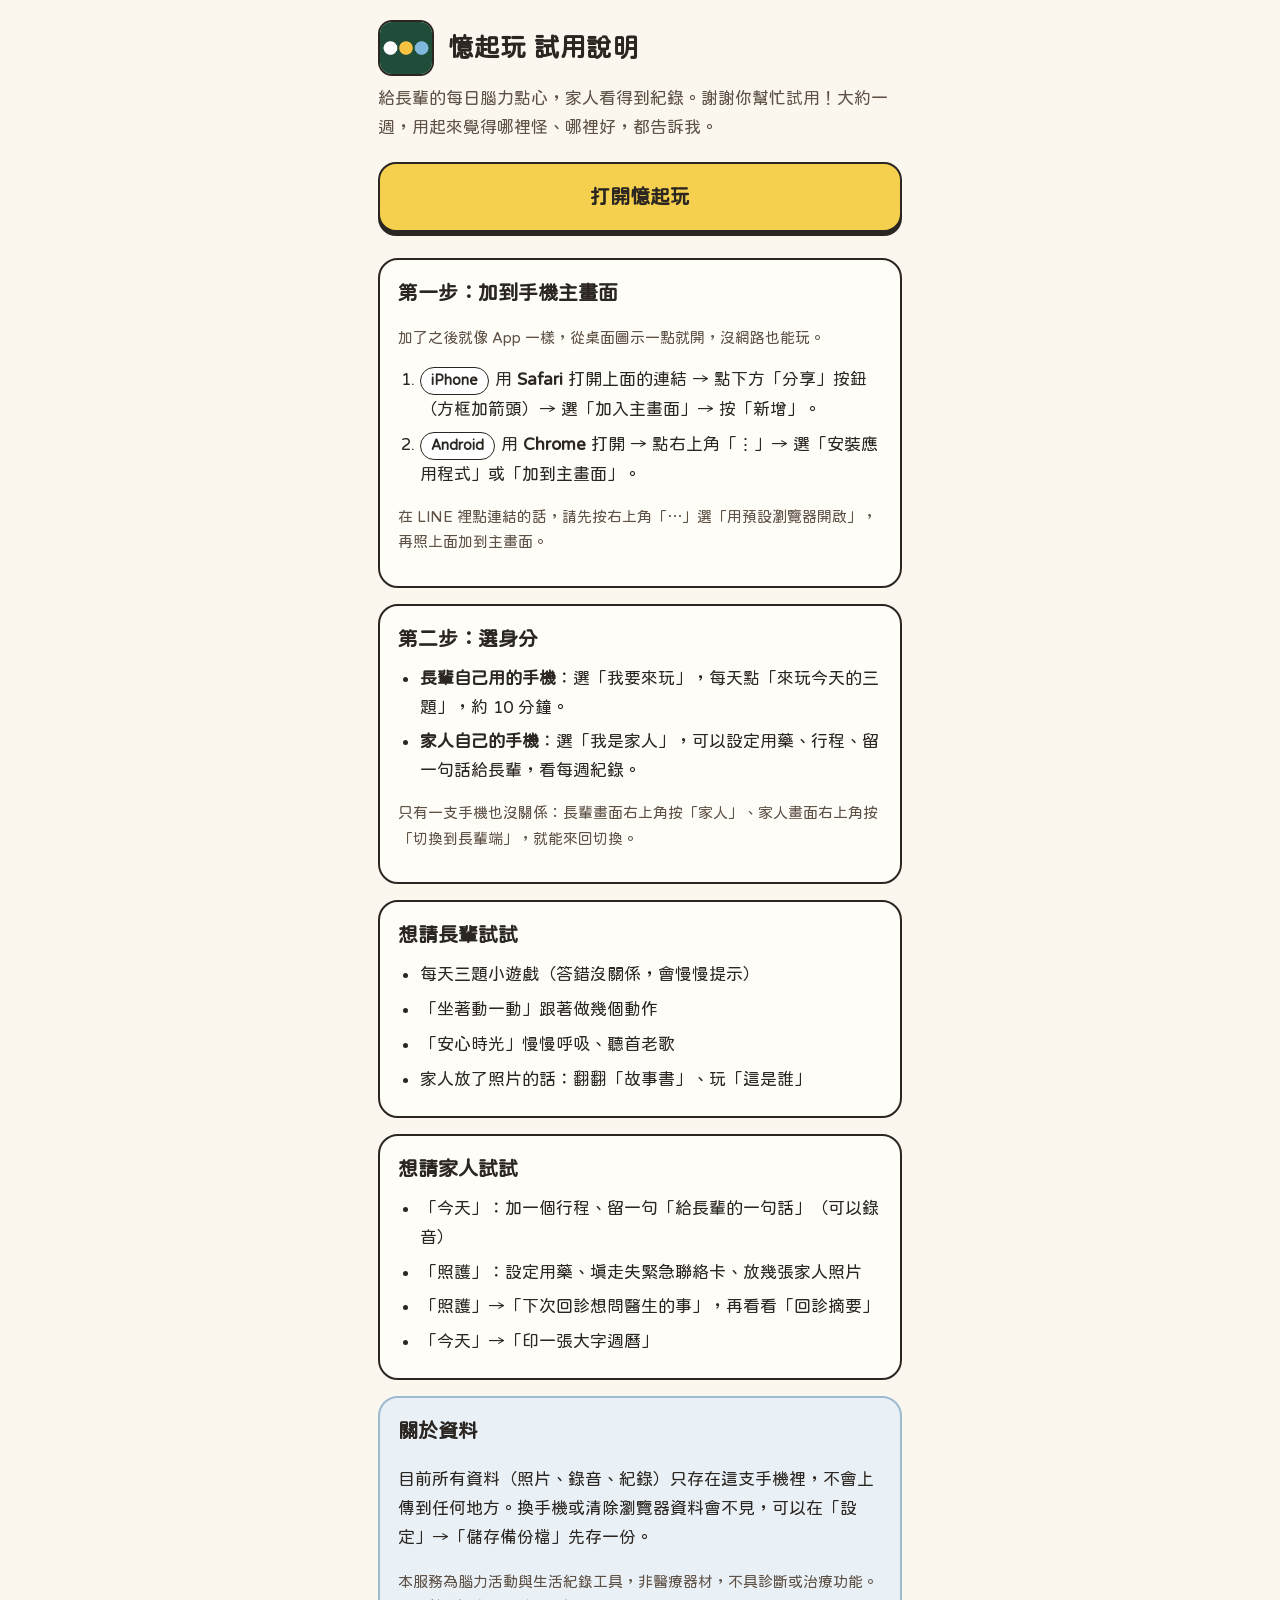
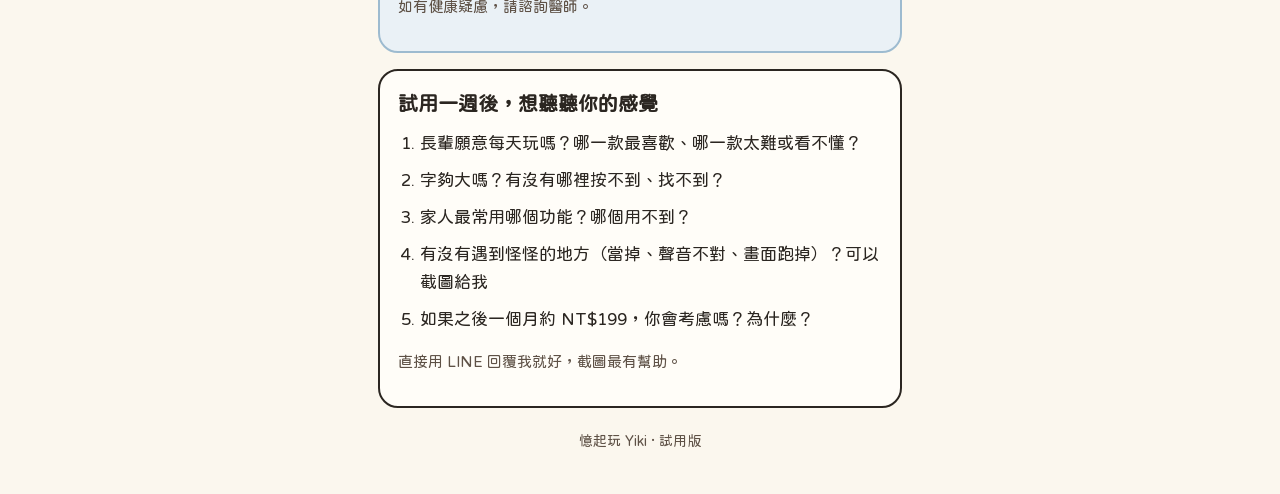
==== guide.html @ 189642da "憶起玩 Yiki v2.39.0 試用版 Co-Authored-By: Claude Opus 5.5 <noreply@anthropic.com> Claude-Session: https:/" ====
<!DOCTYPE html>
<html lang="zh-Hant-TW">
<head>
<meta charset="utf-8">
<meta name="viewport" content="width=device-width, initial-scale=1, viewport-fit=cover">
<title>憶起玩 試用說明</title>
<meta name="theme-color" content="#FBF7EE">
<link rel="icon" href="icons/icon-192.png">
<link rel="stylesheet" href="fonts/zh-TW.css">
<style>
:root{--ink:#2B2621;--ink2:#5E5146;--line:#D9CFC0;--paper:#FBF7EE;--card:#FFFDF8;--sun:#F5D04E;--sky:#EAF1F6;--coral:#B03C28}
*{box-sizing:border-box}
html{-webkit-text-size-adjust:100%}
body{margin:0;background:var(--paper);color:var(--ink);font-family:Huninn,"PingFang TC","Noto Sans TC",sans-serif;line-height:1.7;font-size:17px}
main{max-width:560px;margin:0 auto;padding:calc(20px + env(safe-area-inset-top)) 18px calc(40px + env(safe-area-inset-bottom))}
header{display:flex;align-items:center;gap:14px;margin-bottom:8px}
header img{width:56px;height:56px;border-radius:14px;border:2px solid var(--ink)}
h1{font-size:26px;line-height:1.3;margin:0}
.sub{color:var(--ink2);margin:4px 0 20px}
.go{display:block;text-align:center;background:var(--sun);color:var(--ink);font-weight:700;font-size:20px;text-decoration:none;padding:16px;border:2px solid var(--ink);border-radius:18px;box-shadow:0 4px 0 var(--ink);margin:6px 0 26px}
.go:active{transform:translateY(3px);box-shadow:0 1px 0 var(--ink)}
section{background:var(--card);border:2px solid var(--ink);border-radius:20px;padding:16px 18px;margin:0 0 16px}
h2{font-size:20px;margin:0 0 8px}
ol,ul{margin:6px 0 0;padding-left:22px}
li{margin:6px 0}
.tag{display:inline-block;font-size:14px;font-weight:700;padding:1px 10px;border-radius:999px;border:1.5px solid var(--ink);margin-right:6px;background:#fff}
.note{background:var(--sky);border-color:#9DBBD0}
.small{font-size:15px;color:var(--ink2)}
.ask li{margin:8px 0}
footer{text-align:center;font-size:14px;color:var(--ink2);margin-top:22px}
</style>
</head>
<body>
<main>
  <header><img src="icons/icon-192.png" alt=""><div><h1>憶起玩 試用說明</h1></div></header>
  <p class="sub">給長輩的每日腦力點心，家人看得到紀錄。謝謝你幫忙試用！大約一週，用起來覺得哪裡怪、哪裡好，都告訴我。</p>

  <a class="go" href="./">打開憶起玩</a>

  <section>
    <h2>第一步：加到手機主畫面</h2>
    <p class="small">加了之後就像 App 一樣，從桌面圖示一點就開，沒網路也能玩。</p>
    <ol>
      <li><span class="tag">iPhone</span>用 <b>Safari</b> 打開上面的連結 → 點下方「分享」按鈕（方框加箭頭）→ 選「加入主畫面」→ 按「新增」。</li>
      <li><span class="tag">Android</span>用 <b>Chrome</b> 打開 → 點右上角「⋮」→ 選「安裝應用程式」或「加到主畫面」。</li>
    </ol>
    <p class="small">在 LINE 裡點連結的話，請先按右上角「⋯」選「用預設瀏覽器開啟」，再照上面加到主畫面。</p>
  </section>

  <section>
    <h2>第二步：選身分</h2>
    <ul>
      <li><b>長輩自己用的手機</b>：選「我要來玩」，每天點「來玩今天的三題」，約 10 分鐘。</li>
      <li><b>家人自己的手機</b>：選「我是家人」，可以設定用藥、行程、留一句話給長輩，看每週紀錄。</li>
    </ul>
    <p class="small">只有一支手機也沒關係：長輩畫面右上角按「家人」、家人畫面右上角按「切換到長輩端」，就能來回切換。</p>
  </section>

  <section>
    <h2>想請長輩試試</h2>
    <ul>
      <li>每天三題小遊戲（答錯沒關係，會慢慢提示）</li>
      <li>「坐著動一動」跟著做幾個動作</li>
      <li>「安心時光」慢慢呼吸、聽首老歌</li>
      <li>家人放了照片的話：翻翻「故事書」、玩「這是誰」</li>
    </ul>
  </section>

  <section>
    <h2>想請家人試試</h2>
    <ul>
      <li>「今天」：加一個行程、留一句「給長輩的一句話」（可以錄音）</li>
      <li>「照護」：設定用藥、填走失緊急聯絡卡、放幾張家人照片</li>
      <li>「照護」→「下次回診想問醫生的事」，再看看「回診摘要」</li>
      <li>「今天」→「印一張大字週曆」</li>
    </ul>
  </section>

  <section class="note">
    <h2>關於資料</h2>
    <p>目前所有資料（照片、錄音、紀錄）只存在這支手機裡，不會上傳到任何地方。換手機或清除瀏覽器資料會不見，可以在「設定」→「儲存備份檔」先存一份。</p>
    <p class="small">本服務為腦力活動與生活紀錄工具，非醫療器材，不具診斷或治療功能。如有健康疑慮，請諮詢醫師。</p>
  </section>

  <section>
    <h2>試用一週後，想聽聽你的感覺</h2>
    <ol class="ask">
      <li>長輩願意每天玩嗎？哪一款最喜歡、哪一款太難或看不懂？</li>
      <li>字夠大嗎？有沒有哪裡按不到、找不到？</li>
      <li>家人最常用哪個功能？哪個用不到？</li>
      <li>有沒有遇到怪怪的地方（當掉、聲音不對、畫面跑掉）？可以截圖給我</li>
      <li>如果之後一個月約 NT$199，你會考慮嗎？為什麼？</li>
    </ol>
    <p class="small">直接用 LINE 回覆我就好，截圖最有幫助。</p>
  </section>

  <footer>憶起玩 Yiki · 試用版</footer>
</main>
</body>
</html>
---- fonts/zh-TW.css ----
@font-face{font-family:'Huninn';font-style:normal;font-display:swap;font-weight:400;src:url(./huninn-4-400-normal.woff2) format('woff2');unicode-range:U+1f921-1f930,U+1f932-1f935,U+1f937-1f939,U+1f940-1f944,U+1f947-1f94a,U+1f950-1f95f,U+1f962-1f967,U+1f969-1f96a,U+1f980-1f981,U+1f984-1f98d,U+1f990-1f992,U+1f994-1f996,U+1f9c0,U+1f9d0,U+1f9d2,U+1f9d4,U+1f9d6,U+1f9d8,U+1f9da,U+1f9dc-1f9dd,U+1f9df-1f9e2,U+1f9e5-1f9e6,U+20024,U+20487,U+20779,U+20c41,U+20c78,U+20d71,U+20e98,U+20ef9,U+2107b,U+210c1,U+22c51,U+233b4,U+24a12,U+2512b,U+2546e,U+25683,U+267cc,U+269f2,U+27657,U+282e2,U+2898d,U+29d5a,U+f0001-f0005,U+f0019,U+f009b,U+f0101-f0104,U+f012b,U+f01ba,U+f01d6,U+f0209,U+f0217,U+f0223-f0224,U+fc355,U+fe327,U+fe517,U+feb97,U+fffb4;}
@font-face{font-family:'Huninn';font-style:normal;font-display:swap;font-weight:400;src:url(./huninn-8-400-normal.woff2) format('woff2');unicode-range:U+1f3ad-1f3af,U+1f3b1-1f3b2,U+1f3b5-1f3be,U+1f3c0-1f3c8,U+1f3ca-1f3cb,U+1f3cd-1f3ce,U+1f3d0,U+1f3d3-1f3d6,U+1f3d8-1f3de,U+1f3e0-1f3e2,U+1f3e5-1f3ec,U+1f3ee-1f3f0,U+1f3f3-1f3f5,U+1f3f7-1f3f9,U+1f3fc-1f3ff,U+1f402-1f416,U+1f418-1f429,U+1f42c-1f448,U+1f44a-1f44b;}
@font-face{font-family:'Huninn';font-style:normal;font-display:swap;font-weight:400;src:url(./huninn-10-400-normal.woff2) format('woff2');unicode-range:U+ff78-ff7e,U+ff80-ff86,U+ff89-ff94,U+ff97-ff9e,U+ffb9,U+ffe0-ffe3,U+ffe9,U+ffeb,U+ffed,U+fffc,U+1d7c7,U+1f004,U+1f0cf,U+1f141-1f142,U+1f150,U+1f154,U+1f158,U+1f15b,U+1f15d-1f15e,U+1f162-1f163,U+1f170-1f171,U+1f174,U+1f177-1f178,U+1f17d-1f17f,U+1f192-1f195,U+1f197-1f19a,U+1f1e6-1f1f5,U+1f1f7-1f1ff,U+1f21a,U+1f22f,U+1f232-1f237,U+1f239-1f23a,U+1f250-1f251,U+1f300,U+1f302-1f319;}
@font-face{font-family:'Huninn';font-style:normal;font-display:swap;font-weight:400;src:url(./huninn-54-400-normal.woff2) format('woff2');unicode-range:U+7707-7708,U+770a,U+770c,U+770f,U+7715,U+7719-771b,U+771d-771e,U+7722,U+7725-7726,U+7728,U+772d,U+772f,U+7733-7736,U+7738,U+773b,U+773d,U+7741,U+7744,U+7746,U+774c,U+774e-7752,U+7755,U+7759-775a,U+775f-7760,U+7762,U+7765-7766,U+7768-776a,U+776c-776e,U+7771,U+7778,U+777a,U+777d-777e,U+7780,U+7785,U+7787,U+7789,U+778b-778d,U+7791-7793,U+779c,U+779f-77a0,U+77a2,U+77a5,U+77a9,U+77b0-77b1,U+77b4,U+77b6-77b7,U+77b9,U+77bc-77bf,U+77c5,U+77c7,U+77cc-77cd,U+77d3,U+77d6-77d7,U+77dc,U+77de,U+77e3,U+77e7,U+77eb-77ec,U+77f0,U+77f2,U+77f6,U+77f8,U+77fa-77fc,U+77fe-7800,U+7803,U+7805-7806,U+7809,U+7810-7812,U+7815-7816,U+781a,U+781c-781d,U+781f-7823,U+7825-7827,U+7829,U+782c-7830,U+7833,U+7835,U+7837,U+7839-783a,U+783c,U+783e,U+7840;}
@font-face{font-family:'Huninn';font-style:normal;font-display:swap;font-weight:400;src:url(./huninn-85-400-normal.woff2) format('woff2');unicode-range:U+5197,U+519a-519c,U+519e,U+51a2,U+51a6-51a9,U+51ab,U+51ad-51af,U+51b1-51b6,U+51ba-51c0,U+51c3-51c5,U+51c7,U+51c9-51cb,U+51ce-51d1,U+51d4,U+51d6,U+51d9,U+51db-51dc,U+51df,U+51e4,U+51e6,U+51e9-51ea,U+51ed,U+51ef,U+51f4-51f5,U+51fc,U+51ff,U+5201-5202,U+5204-5205,U+5208,U+520b,U+520d-520e,U+5213,U+5215-5216,U+5218,U+521a,U+5220,U+5223,U+5226-5228,U+5232-5234,U+5239,U+523c,U+5241-5242,U+5244,U+5249,U+524c,U+5251-5252,U+5255,U+5257,U+525c,U+525e,U+5261,U+5263-5265,U+526e,U+5270,U+5273-5274,U+5277,U+527d,U+527f,U+5281-5282,U+5284,U+528a,U+528c,U+528f,U+5292-5294,U+529d,U+52a6,U+52ac-52ad,U+52b1-52b5,U+52b9,U+52bb-52bc,U+52be-52c0,U+52c5,U+52cb,U+52cd,U+52d0-52d1,U+52d6-52d7,U+52db,U+52e0,U+52e3,U+52e6-52e7;}
@font-face{font-family:'Huninn';font-style:normal;font-display:swap;font-weight:400;src:url(./huninn-90-400-normal.woff2) format('woff2');unicode-range:U+2748-274f,U+2752-275b,U+275d-275e,U+2761,U+2763,U+2765-2769,U+276e-276f,U+2771,U+2776-277e,U+2780-2782,U+278a-278c,U+2794-2796,U+2798-2799,U+279c-27a6,U+27a8-27ab,U+27ad,U+27af-27b0,U+27b2-27b3,U+27b7-27b9,U+27bc-27bd,U+27bf,U+27e9-27eb,U+27f5-27f6,U+2800,U+28ec,U+2922,U+2934-2935,U+29bf,U+2a2f,U+2b05-2b07,U+2b1b,U+2b50,U+2b55,U+2cf5,U+2e1c-2e1d,U+2f00,U+2f08,U+2f12,U+2f24,U+2f29,U+2f2f,U+2f3c,U+2f3f,U+2f42,U+2f45,U+2f63-2f64,U+2f83,U+2f8f,U+3003-3007,U+3012-3013,U+3016-3019,U+3020-3025,U+3030,U+303d,U+3041,U+3043,U+3045,U+3047,U+3049;}
@font-face{font-family:'Huninn';font-style:normal;font-display:swap;font-weight:400;src:url(./huninn-91-400-normal.woff2) format('woff2');unicode-range:U+2649-2656,U+2658-265c,U+265e-2660,U+2662-2664,U+2666-2669,U+266b-266f,U+267b,U+2692-2696,U+2698,U+269b-269c,U+26a0-26a1,U+26a3-26a5,U+26aa-26ac,U+26bd-26be,U+26c4-26c5,U+26c8,U+26d1,U+26d3-26d4,U+26e4,U+26e9-26ea,U+26f0-26f5,U+26f9-26fa,U+26fd,U+2701-2702,U+2704-2706,U+2708,U+270a-2712,U+2714,U+2716-2727,U+2729-273e,U+2740-2747;}
@font-face{font-family:'Huninn';font-style:normal;font-display:swap;font-weight:400;src:url(./huninn-92-400-normal.woff2) format('woff2');unicode-range:U+2566-2570,U+2572,U+2574,U+2579,U+2580-258a,U+258c-2595,U+2597,U+25a1,U+25a3-25a4,U+25a6-25ac,U+25b0,U+25b4,U+25b7-25b9,U+25bb,U+25bd,U+25bf-25c2,U+25c7-25ca,U+25cc-25cd,U+25d0-25d9,U+25dc-25e6,U+25ea-25eb,U+25ef,U+25fb-25fe,U+2600-2604,U+2607,U+2609-260b,U+260d-2615,U+2618,U+261a-2623,U+262a,U+262d-2630,U+2638-263e,U+2641-2642,U+2648;}
@font-face{font-family:'Huninn';font-style:normal;font-display:swap;font-weight:400;src:url(./huninn-95-400-normal.woff2) format('woff2');unicode-range:U+1ec0-1ec3,U+1ec5-1ec6,U+1ec9,U+1ecb-1ecd,U+1ecf-1ed1,U+1ed3-1ed5,U+1ed7-1edd,U+1edf,U+1ee1,U+1ee3-1ee7,U+1ee9,U+1eeb,U+1eed,U+1eef-1ef1,U+1ef3,U+1ef7,U+1ef9,U+1f62,U+1fa2,U+2001-2006,U+2009-200a,U+200c-200d,U+200f-2012,U+2015-2016,U+201a,U+201e,U+2020-2021,U+2023-2025,U+2028,U+202a-202d,U+202f-2030,U+2032-2033,U+2035,U+2038,U+203e-203f,U+2042-2044,U+2049,U+204d-204e,U+2060-2061,U+2063,U+2070,U+2074-207b,U+207d-207e,U+2080-2083,U+208a,U+208d-208e,U+20a1,U+20a4,U+20a6,U+20a8-20ab,U+20ad-20ae,U+20b1-20b3,U+20b5,U+20b8-20ba,U+20bd,U+20dd,U+20e3,U+2105,U+2109,U+2112-2113,U+2115-2117,U+2120-2121,U+2126,U+212b;}
@font-face{font-family:'Huninn';font-style:normal;font-display:swap;font-weight:400;src:url(./huninn-105-400-normal.woff2) format('woff2');unicode-range:U+b4,U+10d,U+2d9,U+641,U+6cc,U+e20,U+e29,U+200e,U+20ac,U+2266,U+25be,U+301e,U+3058,U+4e07,U+4e1d,U+4e66,U+4ece,U+4fde,U+5016,U+5180,U+5199,U+51aa,U+5306,U+5386,U+53d8,U+5413,U+541d,U+5436,U+54ce,U+54e8,U+54fc,U+5571,U+557e,U+558e,U+55a7,U+56a8,U+57a2-57a3,U+58b3,U+5960,U+5992-5993,U+59a4,U+5a55,U+5ab2,U+5afb,U+5b56,U+5bc5,U+5bc7,U+5bf0,U+5cb1,U+5cc7,U+5dff,U+5e93,U+5ed3,U+5f6a,U+60bc,U+61ff,U+6218,U+6254,U+634d,U+6467,U+64f1-64f2,U+6582,U+65fb,U+6615,U+6687,U+66e6,U+66f0,U+6781,U+67f5,U+68a7,U+6a1f,U+6b27,U+6b4e,U+6b73,U+6b79,U+6bcb,U+6c5d,U+6cf5,U+6dee,U+6ec4,U+6ecc,U+6f88,U+6fef,U+701d,U+703e,U+707c,U+7099,U+710a,U+725f,U+72d9,U+72e9,U+731d,U+7325,U+739f,U+7463,U+7480,U+74a8,U+7523,U+7526,U+75e0,U+7613,U+7656,U+76d4,U+773a,U+775c,U+775e,U+780c,U+78e1,U+78f7,U+7960,U+7a20,U+7aaf,U+7b08,U+7b71,U+7be4,U+7cec,U+7cf0,U+7d5e,U+7d62,U+7dbe,U+7e1b,U+7ea2,U+7ec4,U+7ec6,U+7edc,U+7eed,U+7efc,U+7f16,U+7f57,U+7fb9,U+7fca,U+803d,U+816e,U+82a5,U+82b7,U+8317,U+8338,U+834a,U+83d3,U+8401,U+8469,U+849e,U+854a,U+8559,U+865e,U+86e4,U+8700,U+8759,U+8760,U+8778,U+8782,U+879e,U+87d1,U+880d,U+8836,U+8944,U+89c8,U+8aac,U+8b74,U+8ba2,U+8ba4,U+8bae,U+8bfb,U+8c4e,U+8cb3,U+8cb6,U+8d16,U+8d28,U+8e44,U+8f3b,U+8f3f,U+8f91,U+8fb9,U+8fc4,U+8fde,U+8ff9,U+9076,U+90ae,U+90b8,U+9257,U+9310,U+93df,U+94fe,U+95a5,U+95a9,U+962e,U+968f-9690,U+9704,U+9713,U+97f6,U+9824,U+986b,U+9884,U+9886,U+98e2,U+991a,U+99a5,U+99dd,U+9ab8,U+9b41,U+9b77,U+9bad,U+c774,U+e5d4,U+fe52,U+ff02,U+1f389,U+1f449,U+1f495;}
@font-face{font-family:'Huninn';font-style:normal;font-display:swap;font-weight:400;src:url(./huninn-106-400-normal.woff2) format('woff2');unicode-range:U+2cb,U+5d1,U+5d9,U+5e2,U+5e8,U+5ea,U+633,U+e32,U+2252,U+2267,U+2573,U+25b3,U+25c4,U+2713,U+2715,U+30e2,U+4e28,U+4e3c,U+4e4d,U+4e70,U+4f88,U+4fef,U+5018,U+501a,U+5026,U+5137,U+513f,U+51f3,U+524b,U+5254,U+52d8,U+5308,U+5384,U+53cc,U+5443,U+5466,U+54a7-54a8,U+54bd,U+54c9,U+54cb,U+555e,U+556a,U+5580,U+560e,U+5614,U+561f,U+562f,U+566c,U+5679,U+56bc,U+56cd,U+56e7,U+56ed,U+572d,U+57d7,U+582f,U+589f,U+5b09,U+5ba5,U+5c51,U+5c90,U+5cef,U+5d16,U+5d84,U+5dd4,U+5e08,U+5e26,U+5f0a,U+5f20,U+606c,U+61c7,U+620f,U+625b,U+62a4,U+62d0,U+62f1,U+63a0,U+63c6,U+63f9,U+6413,U+6417,U+6483,U+64f7,U+650f,U+65a7,U+665f,U+66ae,U+66d6,U+66e0,U+6746,U+6756,U+67d1,U+6837,U+68d7,U+68e0,U+68f5,U+6977,U+6995,U+69a8,U+69b4,U+69d3,U+6a3d,U+6abb,U+6bb7,U+6bd3,U+6c47,U+6cc4,U+6cd3,U+6dae,U+6e26,U+6e29,U+6e5b,U+6eaf,U+6eba,U+7028,U+70b3,U+711a,U+733f,U+73c0,U+73ee,U+7444,U+745a,U+7487,U+7540,U+75a4,U+7729,U+779e,U+798e,U+79cd,U+79e9,U+7a3d,U+7a4c,U+7a9f,U+7ac4,U+7aff,U+7b77,U+7c27,U+7ca7,U+7cd9,U+7d76,U+7e43,U+7ea6,U+7ed9,U+7ff1,U+808b,U+809b,U+80fa,U+827a,U+8309,U+8328,U+832b,U+8396,U+83e0,U+840e,U+8425,U+852d,U+853b,U+8588,U+85e9,U+86b5,U+8718,U+87ec,U+8910,U+893b,U+89c1-89c2,U+8b3e,U+8baf,U+8bc1,U+8bcd,U+8bdd,U+8c41,U+8c48,U+8d2d,U+8d5e,U+8fbe,U+9015,U+90a8,U+90b5,U+90e1,U+9169,U+9183,U+91d0,U+91dc,U+9293,U+92f8,U+9472,U+9598,U+95ed,U+95fb,U+9605,U+96c7,U+9739,U+9742,U+9761,U+99ad,U+9ae6,U+9b1a,U+9b44,U+9bc9,U+9d3f,U+9dd7,U+9e7c,U+9e92,U+fe5d-fe5e,U+ff22-ff24,U+ff2f-ff30,U+ff33;}
@font-face{font-family:'Huninn';font-style:normal;font-display:swap;font-weight:400;src:url(./huninn-107-400-normal.woff2) format('woff2');unicode-range:U+60,U+f7,U+161,U+2198,U+2571,U+258b,U+25b6,U+2661,U+3051,U+3109,U+4e11,U+4e1c,U+4e24,U+4e2b,U+4ef7,U+4f18,U+4f36,U+4fd0,U+5029-502a,U+5055,U+508d,U+50ad,U+50d5,U+50e7,U+50f1,U+50f5,U+51a5,U+51c8,U+51fb,U+5203,U+524e,U+5288,U+5323,U+53c2,U+5458,U+54b1,U+54b3,U+54b8,U+5582,U+55b2,U+55ba,U+55da,U+55dc,U+5662,U+5678,U+56c2,U+5742,U+57d5,U+5862,U+58e4,U+58f0,U+5907,U+590d,U+5934,U+5978,U+5984,U+5a25,U+5c06,U+5c62,U+5c91,U+5cfb,U+5d01,U+5d11,U+5d1b,U+5e87,U+5eff,U+5f27,U+5f3a,U+5f53,U+5f64,U+6001,U+6168,U+61a9,U+6233,U+62a5,U+62ce,U+62ed,U+638f,U+6399,U+63c0,U+646f,U+6590,U+6631,U+664f,U+6689,U+66dc,U+672f,U+67af,U+67ec,U+6807,U+6a44,U+6c14,U+6c40,U+6c70,U+6c76,U+6cb8,U+6ce3,U+6df3,U+6e20,U+6e43,U+6ebc,U+6eec,U+6f2c,U+6fb1,U+7009,U+7011,U+701a,U+7117,U+7184,U+72f9,U+7426,U+74bd,U+74cf,U+752b,U+7554,U+75b9,U+7621,U+7671-7672,U+7693,U+76ef,U+7737,U+77a7,U+77b3,U+77bb,U+77da,U+77e2,U+77e9,U+77ef,U+7801,U+7940,U+797f,U+79a7,U+79b1,U+79bd,U+7a6b,U+7ac5,U+7b1b,U+7dab,U+7db4,U+7db8,U+7dcb,U+7ddd,U+7de0,U+7e55,U+7e9c,U+7ed3,U+7ef4,U+803f,U+8046,U+8087,U+8116,U+81a8,U+8214,U+821c,U+82d4,U+8305,U+831c,U+8335,U+8339,U+8350,U+8354,U+8526,U+860a,U+86db,U+8713,U+873b,U+8822,U+8993,U+8a1f,U+8ab9,U+8ad7,U+8e72,U+8f4e,U+8f9c,U+8fd0,U+8fd8,U+8fe6,U+9042,U+907c,U+91ba,U+9452,U+9591,U+95e2,U+9631,U+9699,U+96b8,U+9709,U+978d,U+9811,U+9830,U+98ce,U+9945,U+99ed,U+9a8c,U+9ad3,U+9baa,U+9be8,U+9c77,U+9cf6,U+9d72,U+9e1f,U+9ec4,U+fe31,U+fe55,U+ff03,U+ff20,U+ff3b,U+ff3d,U+1f3fb,U+1f44d,U+1f60d;}
@font-face{font-family:'Huninn';font-style:normal;font-display:swap;font-weight:400;src:url(./huninn-108-400-normal.woff2) format('woff2');unicode-range:U+10c,U+e44,U+2728,U+3081,U+4e13,U+4e19,U+4e1e,U+4e5c,U+4ea7,U+4ed7,U+4f20,U+4f8d,U+4ffe,U+5021,U+515c,U+51a4,U+51e0,U+521b,U+522b,U+532a,U+534e,U+5355,U+537f,U+5398,U+539d,U+541f,U+543c,U+544e,U+5509,U+5598,U+5622,U+5632,U+563f,U+5641,U+566a,U+5695,U+569f,U+56ae,U+56da,U+573a,U+574e,U+5835,U+584c,U+5885,U+58ae,U+5a1f,U+5ac2,U+5b24,U+5bb0,U+5bde,U+5be1,U+5bfc,U+5c39,U+5c4c,U+5c60,U+5e76,U+5e7f,U+5e9a,U+5eb8,U+5f13,U+5f6c,U+6127,U+61f2,U+6208,U+620a,U+620c,U+6252,U+62ef,U+6328,U+633d,U+6362,U+63b0,U+63c9,U+640f,U+64a9,U+6514,U+652c,U+655e,U+6583,U+658c,U+6627,U+66f3,U+6734,U+6743,U+676d,U+67c4,U+67da,U+68cd,U+68f2,U+690e,U+6ab3,U+6b16,U+6b38,U+6b3d,U+6bc6,U+6ca1,U+6cab,U+6d8c,U+6dea,U+6e32,U+6e3e,U+6e58,U+6eef,U+6ef2,U+6fe4,U+708a,U+7130,U+7165,U+7172,U+71c9,U+71ed,U+7232,U+7239,U+7261,U+7280,U+72a7,U+72f8,U+73c8,U+7464,U+753b,U+754f,U+755c,U+75d8,U+76ea,U+776b,U+7779,U+777f,U+7784,U+778e,U+77db,U+77ee,U+79e4,U+7a46,U+7a57,U+7aba,U+7aed,U+7b4d,U+7c7b,U+7c7d,U+7d13,U+7d33,U+7dbb,U+7df9,U+7e46,U+7ea7,U+8085,U+8165,U+81fb,U+82b8,U+82d3,U+8343,U+839e,U+83e9,U+840d,U+851a,U+853d,U+8543,U+859b,U+85fb,U+87fb,U+888d,U+88c5,U+8adc,U+8b0a,U+8bb0,U+8bbe,U+8bc4,U+8bf4,U+8c5a,U+8cc3,U+8ce4,U+8d44,U+8e81,U+8f44,U+8f66,U+8fdb,U+900d,U+9063,U+914c,U+9223,U+9226,U+923a,U+925b,U+9264,U+929c,U+92b9,U+9320,U+934d,U+935b,U+9444,U+957f,U+96a7,U+97ad,U+97cc,U+9898,U+98ea,U+9921,U+9952,U+9a55,U+9b0d,U+9b91,U+9bca,U+9ebd,U+9f4b,U+e60f-e610,U+ff1c-ff1d,U+ff21,U+ff38,U+ff9f,U+fffd,U+1f602;}
@font-face{font-family:'Huninn';font-style:normal;font-display:swap;font-weight:400;src:url(./huninn-109-400-normal.woff2) format('woff2');unicode-range:U+e17,U+e22,U+2103,U+25a0,U+266a,U+3014-3015,U+4e1a,U+4e50,U+4f10,U+4f6c,U+4f70,U+4fcf,U+5006,U+50d1,U+5170,U+518c,U+51f0,U+51f6,U+51f9,U+5219,U+5256,U+525d,U+52c9,U+5349,U+5351,U+5356,U+5375,U+53db,U+53ee,U+53f7,U+5492,U+54fa,U+5538,U+55bb,U+55e8,U+5757,U+58be,U+5937,U+59dc,U+59e8,U+5a49,U+5a9a-5a9b,U+5ab3,U+5b9b,U+5b9e,U+5be8,U+5c37,U+5c4e,U+5d14,U+5d19,U+5d4c,U+5d50,U+5deb,U+5e84,U+5e94,U+5ec2,U+5f17,U+5f26,U+5f55,U+5f77,U+5f7f,U+5fbd,U+6052,U+6064-6065,U+608d,U+609a,U+6101,U+611a,U+614c,U+621a,U+6237,U+6284,U+6296,U+62e9,U+632a-632b,U+634f,U+6488,U+6500,U+652a,U+6556,U+65e0,U+65ec,U+6643,U+679a,U+6850,U+6893,U+6897,U+68b3,U+68d5,U+6930,U+6960,U+6a11,U+6a38,U+6a3a,U+6b22,U+6b67,U+6b6a,U+6c59,U+6c83,U+6ccc,U+6df5,U+6ef7,U+6f3e,U+6f80,U+70ed,U+7164,U+722a,U+7260,U+7272,U+73b0,U+74ca,U+74e3,U+7538,U+7586,U+75b5,U+7624,U+7661-7662,U+7838,U+786e,U+788c,U+7950,U+79a6,U+79aa,U+7a40,U+7a62,U+7bf7,U+7c3e,U+7c98,U+7ca5,U+7d21,U+7d2e,U+7dba,U+7dec,U+7e79,U+7ecf,U+7edf,U+7f79,U+8086,U+810a,U+8139,U+813e,U+817a,U+81b3,U+821f,U+8247,U+8259,U+8271,U+8431,U+846c,U+849c,U+84b2,U+84c4,U+8513-8514,U+8549,U+8755,U+8877,U+8881,U+88f9,U+8a1d,U+8a3c,U+8a6d-8a6e,U+8a93,U+8ae7,U+8af7,U+8b17,U+8b5a,U+8ba1,U+8bba,U+8cdc,U+8dea,U+8f6c,U+8f7d,U+8fc7,U+8fd9,U+902e,U+90ca,U+916a,U+916c,U+921e,U+9245,U+947c,U+9594,U+95a8,U+95ee,U+95f4,U+9706,U+971e,U+9756,U+980c,U+9891,U+98b1,U+98fc,U+9903,U+9957,U+99ae,U+99ff,U+9db4,U+e602-e605,U+e611,U+ff16-ff19;}
@font-face{font-family:'Huninn';font-style:normal;font-display:swap;font-weight:400;src:url(./huninn-110-400-normal.woff2) format('woff2');unicode-range:U+a5,U+2190-2191,U+2193,U+22c1,U+2302,U+25cb,U+2699,U+2709,U+4e0e,U+4e18,U+4e3a,U+4e48,U+4e91,U+4eec,U+4f3d,U+5112,U+524a,U+52a3,U+52ab,U+52c3,U+52f3,U+52fb,U+5320,U+5339,U+533f,U+53e2,U+543e,U+5480,U+5495,U+5497,U+5564,U+5572,U+55c6,U+55ef,U+563b,U+5653,U+5657,U+56b7,U+5764,U+5824,U+58d8,U+5955,U+5983,U+598d,U+59a8,U+59da,U+59e6,U+5a36,U+5bb5,U+5bc2,U+5bee,U+5bf9,U+5cb3,U+5d17,U+5dbc,U+5e2e,U+6070,U+60df,U+6190,U+61a4,U+61be,U+61fc,U+62ac,U+62bc,U+636e,U+6398,U+63a9,U+6435,U+6487,U+6495,U+64ab,U+64bf,U+6577,U+65ac,U+6602,U+6652,U+66f9,U+672d,U+6761,U+683d,U+68ad,U+68b5,U+68da,U+68e7,U+6a59,U+6a61,U+6ae5,U+6b47,U+6bef,U+6c50,U+6c9b,U+6e23,U+6e34,U+6e4a,U+6e67,U+6ea2,U+6eb6,U+6f20,U+6feb,U+7149,U+714c,U+715e,U+7199,U+71ac,U+7231,U+7262,U+7409,U+745f,U+7469,U+7504,U+7535,U+753a,U+75f4,U+7682,U+76ba,U+76f2,U+77fd,U+780d,U+7832,U+78c5,U+78ef,U+7901,U+79be,U+79c9,U+79e6,U+7a1a,U+7a84,U+7aca,U+7cb5,U+7cb9,U+7cdf,U+7ce7,U+7d6e,U+7db1,U+7def,U+7e61,U+7e7d,U+7e8f,U+7f38,U+7f77,U+7fa8,U+7fc5,U+7fe1,U+7ff9,U+800d,U+8015,U+8054,U+80a2,U+80aa,U+80ba,U+814e,U+8180,U+819d,U+81c0,U+828b,U+82ad,U+82af,U+83f1,U+83f8,U+8403,U+8475,U+84bc,U+84c9,U+84ec,U+8523,U+8569,U+8591,U+85b0,U+86d9,U+8774,U+881f,U+884d,U+88d4,U+89c4,U+89c6,U+8a60,U+8a79,U+8b19,U+8bd5,U+8bf7,U+8c03,U+8c79,U+8cc8,U+8d9f,U+8e10,U+8e48,U+8faf,U+9009,U+9017,U+9175,U+9187,U+918b,U+91d8,U+9214,U+946b,U+9470,U+9640,U+9675,U+96ef,U+9716,U+97cb,U+97e9,U+985b,U+99b3,U+9b4f,U+9d09,U+9e9f,U+9edb,U+9f90,U+ff05,U+ff14,U+1f464;}
@font-face{font-family:'Huninn';font-style:normal;font-display:swap;font-weight:400;src:url(./huninn-111-400-normal.woff2) format('woff2');unicode-range:U+25ce,U+4e08,U+4e2a,U+4e56,U+4e9a,U+4ea8,U+4ead,U+4ec7,U+4f3a,U+4f51,U+4f62,U+4faf,U+507d,U+5098,U+50ac,U+5147,U+5173,U+5187,U+51f8,U+52a1,U+52a8,U+52f8,U+535c,U+53ed,U+541e,U+5435,U+5475,U+54a9,U+54c0,U+54c7,U+5589,U+5605,U+5690,U+5733,U+5782,U+57c3,U+5858,U+5893,U+589c,U+58e2,U+5974,U+599e,U+59a5,U+59ec,U+5b66,U+5b99,U+5b9d,U+5c2c,U+5c48,U+5c65,U+5cfd,U+5d0e,U+5dba,U+5de2,U+5e06,U+5e15,U+5ec1,U+5ed6,U+5f00,U+5f4c,U+5f65,U+6055,U+609f,U+60b6,U+6241,U+624e,U+626f,U+6291,U+62cc,U+62d3,U+62d8,U+62da,U+62fe,U+6349,U+6367,U+63ea,U+6454,U+64a4,U+64b2,U+64bc,U+64c5,U+64ce,U+6558,U+6572,U+65a5,U+65e8,U+65ed,U+6606,U+6614,U+6670,U+6688,U+673a,U+674f,U+6770,U+6795,U+68cb,U+6912,U+6953,U+6aac,U+6aaf,U+6ab8,U+6b20,U+6b96,U+6bbf,U+6bc5,U+6c6a,U+6cbe,U+6d59,U+6d78,U+6dc7,U+6deb,U+6e7e,U+6e9c,U+6f3f,U+6f51,U+6f70,U+6f84,U+704c,U+7051,U+70ab,U+70ad,U+70f9,U+7119,U+714e,U+71d9,U+71e5-71e6,U+72c4,U+72d0,U+72e0,U+7334,U+744b,U+7455,U+74f7,U+7529,U+75ab,U+75b2,U+766e,U+76c3,U+76fc,U+76fe,U+7891,U+7948,U+7a74,U+7b28,U+7c60,U+7c72,U+7cca,U+7ebf,U+7f55,U+7ff0,U+8154,U+81c2,U+81d8,U+81e3,U+81e5,U+8292,U+8299,U+8302,U+8304,U+8332,U+83c1,U+83c7,U+83ca,U+845b,U+8490,U+85af,U+8650,U+8667,U+8abc,U+8b0e,U+8b39,U+8bed,U+8c54,U+8c6b,U+8c9e,U+8ca7,U+8caa-8cab,U+8ce6,U+8cec-8ced,U+8eb2,U+8eba,U+8fb0,U+901d,U+908f,U+9127,U+91c0,U+9215,U+92b3,U+932b,U+93fd,U+95ca,U+964c,U+96c0,U+970d,U+9774,U+97fb,U+9812,U+9817,U+9913,U+9935,U+99c1,U+9b31,U+9d5d,U+9d6c,U+9e79,U+fe0f,U+fe30,U+ff0b,U+ff10,U+ff15;}
@font-face{font-family:'Huninn';font-style:normal;font-display:swap;font-weight:400;src:url(./huninn-112-400-normal.woff2) format('woff2');unicode-range:U+b0,U+926,U+928,U+939,U+93f-940,U+94d,U+200b,U+22ef,U+25ba,U+25c6,U+2665,U+4e4f,U+4e59,U+4f0d,U+4f0f,U+4f19,U+4f59,U+4fae,U+5075,U+50b2,U+50b5,U+511f,U+5141,U+5146,U+514c,U+5185,U+51dd,U+51fd,U+522e,U+5319,U+533a,U+5378,U+53ad,U+53c9,U+53d1,U+53d4,U+543b,U+5442,U+5446,U+5481,U+54e9,U+5507,U+5565,U+559a,U+55aa,U+5606,U+56ca,U+56fe,U+582a,U+58fa,U+5915,U+5949,U+5962,U+5996,U+59fb,U+5a77,U+5b0c,U+5b5f,U+5bd3,U+5be2,U+5bfa,U+5c41,U+5ca9,U+5d07,U+5ec8,U+5eca,U+5f18,U+5f4e,U+5f59,U+5f6d,U+5f79,U+5fb9,U+6028,U+6062,U+6068,U+606d,U+6094,U+60f1,U+6108-6109,U+614e,U+6170,U+617e,U+61b2,U+61f8,U+6247,U+626d,U+6276,U+62ab,U+62cb,U+62f3,U+6368,U+6380,U+6492,U+64b0,U+64e0,U+6570,U+660f,U+6649,U+6691,U+66a8,U+6749,U+67f1,U+67f3-67f4,U+6842,U+6851,U+687f,U+68df,U+69fd,U+6a58,U+6c27,U+6c88,U+6cca,U+6cdb,U+6d29,U+6d66,U+6daf,U+6f01,U+6f06,U+6f58,U+6f62,U+6f6d,U+6fa1,U+6ff1,U+6ffe,U+7058,U+70ae,U+7235,U+7267,U+73ca,U+742a,U+758f,U+75bc,U+76c6,U+7740,U+7955,U+7a00,U+7a3b,U+7b4b,U+7bad,U+7be9,U+7c4c,U+7cfe,U+7dbf,U+7e2b,U+7e31,U+7f9e,U+7fc1,U+7ffc,U+8096,U+809d,U+80de,U+8108,U+8155,U+816b,U+81df,U+8277,U+82bd,U+8352,U+8393,U+8404,U+8525,U+856d,U+8587,U+8606,U+868a,U+8776,U+87ba,U+87f9,U+886b,U+8870,U+88d5,U+896a,U+896f,U+8a23,U+8a87,U+8ad2,U+8b00,U+8b20,U+8cb8,U+8cca,U+8ce0,U+8d39,U+8d6b,U+8d81,U+8db4,U+8e29,U+8ef8,U+8f1b,U+8f5f,U+8fa8,U+906e,U+9077,U+90aa,U+90b1,U+90c1,U+9165,U+919c,U+92c1,U+95d6,U+95e8,U+975a,U+98c6,U+9ecf,U+9f0e,U+9f52,U+feff,U+ff06,U+ff0a,U+ff12-ff13;}
@font-face{font-family:'Huninn';font-style:normal;font-display:swap;font-weight:400;src:url(./huninn-113-400-normal.woff2) format('woff2');unicode-range:U+627-629,U+631,U+639,U+644,U+64a,U+25cf,U+2606,U+2764,U+3008-3009,U+4e1f,U+4e38,U+4e43,U+4ed5,U+4ef0,U+4eff,U+4fb6,U+4fe0,U+5085,U+50a2,U+50be,U+5118,U+5211-5212,U+5272,U+52fe,U+5366,U+53b2,U+53ec,U+54ac,U+5587,U+55b5,U+561b,U+5751,U+576a,U+57cb,U+58ef,U+592f,U+594f,U+5951,U+5954,U+596e,U+59d1,U+5ac1,U+5acc,U+5b8b,U+5c4d,U+5c6f,U+5ca1,U+5d29,U+5de1,U+5dfe,U+5e7d,U+5edf,U+5ef7,U+5f7c,U+5f81,U+5fa1,U+5faa,U+5fcc,U+5ffd,U+6021,U+6046,U+6155,U+6212,U+62b9,U+6316,U+6350,U+6478,U+647a,U+6490,U+64e6,U+6524,U+6591,U+659c,U+65a4,U+65e6,U+65f6,U+6607,U+6674,U+6765,U+679d,U+68a8,U+6b3a,U+6c57,U+6c61,U+6c90,U+6cbf,U+6d69,U+6db5,U+6dcb,U+6dd1,U+6e21,U+70d8,U+71c3,U+71d5,U+722c,U+727d,U+72ac,U+72fc,U+731c,U+7336,U+7344,U+7384,U+73ab,U+7433-7434,U+745c,U+7470,U+758a,U+75d5,U+7652,U+76c8,U+76e7,U+7709,U+7720,U+7747,U+7763,U+77ac-77ad,U+7802,U+78a7,U+78a9,U+78b3,U+78c1,U+78da,U+7926,U+796d,U+798d,U+7aae,U+7b52,U+7c92,U+7d68,U+7d81,U+7e5e,U+7e69,U+7e73,U+7f50,U+7f70,U+7f75,U+8058,U+8070,U+80c3,U+8105-8106,U+8179,U+818f,U+81a9,U+81ed,U+820c-820d,U+82d1,U+838e,U+83cc,U+8461,U+84b8,U+852c,U+857e,U+85e4,U+863f,U+8679,U+86c7,U+8702,U+8896,U+88c2,U+88f8,U+8af8,U+8b7d,U+8ca2,U+8cc0,U+8d64,U+8d74,U+8d99,U+8e5f,U+8e8d,U+8ecc,U+8ed2,U+8fb1,U+8fc5,U+9022,U+9038,U+903e,U+905c,U+9072,U+9081,U+9189,U+9234,U+92d2,U+934a,U+95a3,U+962a,U+9646,U+9676,U+96d5,U+971c,U+9838,U+9875,U+98c4,U+99db,U+9a45,U+9a5f,U+9a6c,U+9ad2,U+9cf4,U+9d28,U+9daf,U+9df9,U+9e7d,U+9f9c,U+ff11,U+ff1e;}
@font-face{font-family:'Huninn';font-style:normal;font-display:swap;font-weight:400;src:url(./huninn-114-400-normal.woff2) format('woff2');unicode-range:U+2500,U+25bc,U+4e95,U+4f50,U+4f54,U+4f69,U+4fc4,U+4fca,U+5009,U+50bb,U+5154,U+51cc,U+528d,U+5291,U+52d2,U+52e4,U+5353,U+5360,U+540a-540b,U+5410,U+54f2,U+5510,U+5514,U+5537,U+558a,U+55ac,U+5617,U+56fd,U+573e,U+5766,U+5783,U+57d4,U+5806,U+5821,U+5857,U+5875,U+58f9,U+596a,U+59ae,U+59c6,U+59ca,U+59ff,U+5a03,U+5ae9,U+5b64,U+5bb4,U+5c3f,U+5e16,U+5e45,U+5e72,U+5ec9,U+5f90-5f92,U+6012,U+6016,U+6084-6085,U+6089,U+60a0,U+60a3,U+60b2,U+60d1,U+60f9,U+6148,U+6158,U+6191,U+626e,U+62d4,U+632f,U+633a,U+6355,U+63aa,U+642c,U+64a5,U+64cb,U+6566,U+6575,U+6597,U+660c,U+66b1,U+66ec,U+6731,U+6735,U+675c,U+67ef,U+6846,U+6876,U+6881,U+68af-68b0,U+68c9,U+6905,U+6b98,U+6bc0,U+6beb,U+6c0f,U+6c1b,U+6c41,U+6ce5,U+6cf3,U+6d25,U+6d2a,U+6d3d,U+6d6e,U+6dd8,U+6dda,U+6dfa,U+6e9d,U+6eaa,U+6ec5,U+6ecb,U+6ef4,U+6f0f,U+6f32,U+707d,U+708e,U+7092,U+716e,U+723a,U+731b,U+7345,U+7375,U+7378,U+73b2,U+74e6,U+75be,U+75de,U+764c,U+76dc,U+788e,U+7897,U+789f,U+78b0,U+790e,U+7965,U+7a4e,U+7aa9,U+7c43,U+7d17,U+7dd2,U+7e96,U+7f51,U+7f69,U+7f72,U+7fd4,U+7fe0,U+8017,U+80a9,U+80d6,U+8102,U+8150,U+8178,U+81bd,U+829d,U+82ac,U+8303,U+840c,U+8482,U+8499,U+85a9-85aa,U+883b,U+8861,U+88c1,U+88cf,U+88d9,U+8a3a,U+8a98,U+8aee,U+8c8c,U+8ce2,U+8d0f,U+8da8,U+8dcc,U+8e0f,U+8e22,U+8f1d,U+8f29,U+8fad,U+9003,U+9006,U+903c,U+904d,U+9059,U+9075,U+90ce,U+90ed,U+9130,U+91ac,U+91e3,U+9285,U+9298,U+92ea,U+9326,U+937e,U+93c8,U+95c6,U+9677,U+9727,U+994b,U+99a8,U+99d0,U+9a30,U+9a37,U+9b42,U+9b45,U+9d3b,U+9e7f,U+9ee8,U+9f3b,U+c5b4;}
@font-face{font-family:'Huninn';font-style:normal;font-display:swap;font-weight:400;src:url(./huninn-115-400-normal.woff2) format('woff2');unicode-range:U+5e,U+2502,U+2605,U+4e32,U+4e58,U+4ea1,U+4ef2,U+4f2f-4f30,U+4f75,U+4fd7,U+4ff1,U+501f,U+5049,U+5074,U+5091,U+5144,U+517c,U+51c6,U+51cd,U+5269-526a,U+52aa,U+52c1,U+52c7,U+52df,U+5377,U+541b,U+5439,U+5440,U+5448,U+54aa,U+54e6,U+54ed,U+5674,U+5687,U+585e,U+588a,U+58a8,U+58c1,U+5925,U+5948,U+5999,U+59b3,U+5a1c,U+5a46,U+5b54,U+5b5d,U+5b6b,U+5b8f,U+5bd2,U+5be9,U+5c0a,U+5c16,U+5c46,U+5cf0,U+5e25,U+5e3d,U+5e79,U+5ee2,U+5f04,U+5f31,U+5fcd,U+5fe0,U+60dc,U+6163,U+616e,U+6182,U+61f6,U+622a,U+6258,U+6293,U+62c6,U+62d2,U+6372,U+63da,U+63ed-63ee,U+6416,U+6458,U+649e,U+64ec,U+64f4,U+651c,U+65cb,U+65e2,U+65fa,U+6628,U+6668,U+66a2,U+66c9,U+66fc,U+6717,U+67cf,U+67d4,U+6817,U+6885,U+69cd,U+6a6b,U+6afb,U+6b32,U+6b49,U+6bbc,U+6c89,U+6c96,U+6cc9,U+6d1b,U+6d1e,U+6dfb,U+6efe,U+6f38,U+6f5b,U+6f64,U+6f8e,U+6fa4,U+7070,U+70b8,U+70cf,U+70e4,U+7159,U+7169,U+7210,U+721b,U+7238,U+737b,U+73bb,U+746a,U+7483,U+74dc,U+74f6,U+7518,U+756a,U+75c7,U+775b,U+78e8,U+7919,U+7956,U+795d,U+7a0d,U+7bc9,U+7c97,U+7cd5,U+7d10,U+7d1b,U+7de9,U+7dfb,U+7e3e,U+7e6a,U+7f6a,U+7f8a,U+7fbd,U+8000,U+8036,U+809a,U+80ce,U+80e1,U+80f8,U+8170,U+819c,U+8216,U+8239,U+8266,U+827e,U+82b3,U+8377,U+83ab,U+85c9,U+865b,U+8766,U+87a2,U+87f2,U+8972,U+8a17,U+8a50,U+8a95,U+8b02,U+8b6f,U+8c6c,U+8ca9,U+8cfa,U+8d95,U+8de1,U+8f14,U+8f9b,U+8fa3,U+8feb,U+8ff4,U+9010,U+901b,U+905e,U+9080,U+912d,U+9177,U+91c7,U+9336,U+9451,U+947d,U+963b,U+966a,U+9670,U+9769,U+9813,U+98fd,U+99d5,U+9a19,U+9b27,U+9b6f,U+9ece,U+9ed8,U+9f13,U+9f20,U+ad6d,U+d55c;}
@font-face{font-family:'Huninn';font-style:normal;font-display:swap;font-weight:400;src:url(./huninn-116-400-normal.woff2) format('woff2');unicode-range:U+201c-201d,U+203b,U+2192,U+25b2,U+300f,U+4e01,U+4e39,U+4e73,U+4e88,U+4e8e,U+4ed9,U+4f0a,U+4f38,U+4f5b,U+4fc3,U+500d,U+504f,U+5076-5077,U+5100,U+5104,U+5132,U+5175,U+5192,U+51a0,U+51ac,U+51e1,U+51f1,U+5200,U+5224,U+5237-5238,U+523a,U+526f,U+5289,U+52de,U+52f5,U+5371,U+539a,U+53e5,U+540e,U+547c,U+552f,U+5531,U+5634,U+56c9,U+56f0,U+574a,U+5761,U+57f7,U+57f9,U+5805,U+5851,U+5854,U+586b,U+58fd,U+592e,U+5967,U+59bb,U+59d3,U+5a18,U+5b30,U+5b55,U+5b87,U+5b97,U+5be7,U+5bec,U+5bf8,U+5c24,U+5cb8,U+5df7,U+5e1d,U+5e2d,U+5e7b,U+5f1f,U+5f70,U+5fd9,U+61b6,U+6234,U+62b5,U+62d6,U+62dc,U+62fc,U+6383,U+63cf,U+63d2,U+63e1,U+640d,U+64cd,U+64fa,U+64fe,U+654f,U+6562,U+656c,U+65c1,U+65d7,U+6620,U+6676,U+6697,U+66ab,U+66c6,U+66dd,U+66ff,U+671d,U+672b,U+677e,U+67d0,U+67d3,U+68c4,U+690d,U+694a,U+695a,U+6ac3,U+6b04,U+6b23,U+6b78,U+6b8a,U+6c60,U+6d74,U+6d89,U+6db2,U+6dbc,U+6de1,U+6df7,U+6e38,U+6e6f,U+6f02,U+6fc3,U+6fd5,U+70c8,U+7126,U+718a,U+723d,U+7246,U+72af,U+73cd,U+760b,U+7626,U+7687,U+79df,U+7a05,U+7a3f,U+7a69,U+7af6,U+7c3d,U+7c3f,U+7c4d,U+7cd6,U+7d0b,U+7d2b,U+7de3,U+7e2e,U+8010,U+808c,U+80a5,U+80af,U+812b,U+817f,U+819a,U+82d7,U+8389-838a,U+83f2,U+840a,U+8463,U+8521,U+8584,U+860b,U+864e,U+871c,U+878d,U+885d,U+8932,U+89f8,U+8a69,U+8afe,U+8b5c,U+8c37,U+8c46,U+8cbf,U+8cd3,U+8cf4,U+8d08,U+8d0a,U+8ddd,U+8fea,U+9014,U+9055,U+907a,U+9178,U+92fc,U+934b,U+9396,U+93ae,U+9583,U+9663,U+96bb,U+9707,U+9738,U+9846,U+9905,U+9a0e,U+9aa8,U+9b25,U+9b3c,U+9ce5,U+9cf3,U+9ea5,U+9eb5,U+9f4a,U+9f61,U+ff0d;}
@font-face{font-family:'Huninn';font-style:normal;font-display:swap;font-weight:400;src:url(./huninn-117-400-normal.woff2) format('woff2');unicode-range:U+3c,U+d7,U+300e,U+4e4e,U+4e82,U+4e92,U+4ec1,U+4ecd,U+4f48,U+4f53,U+4fb5,U+5012,U+502b,U+522a,U+52dd,U+52ff,U+532f,U+53eb,U+53f3,U+5409,U+5433,U+5496,U+54c8,U+554a,U+5561,U+5594,U+559d,U+56b4,U+56fa,U+5713,U+5750,U+57df,U+584a,U+58c7,U+58de,U+593e,U+5976,U+59d0,U+59d4,U+5a66,U+5b85,U+5b88,U+5ba3,U+5bae,U+5bbf,U+5bdf,U+5c01,U+5c04,U+5c3a,U+5c3e,U+5c4f,U+5ddd-5dde,U+5de8,U+5e63,U+5e7c,U+5e8a,U+5eda,U+5ef3,U+5ef6,U+5f48,U+6015,U+6025,U+602a,U+6050,U+6069,U+60e1,U+6162,U+6176,U+61c2,U+6200,U+6263,U+6279,U+6297,U+62b1,U+62bd,U+62ec,U+6311,U+6377,U+6388-6389,U+638c,U+63a2,U+63f4,U+641e,U+6436,U+64c1,U+6551,U+6557,U+6563,U+6696,U+66b4,U+66f2,U+6751,U+675f,U+676f,U+6790,U+6838,U+684c,U+68d2,U+6982,U+699c,U+69ae,U+69cb,U+6a39,U+6a4b,U+6b66,U+6bd2,U+6cb3,U+6ce1,U+6d3e,U+6de8,U+6ed1,U+6f22,U+6f54,U+6fc0,U+6fdf,U+719f,U+71c8,U+7236,U+7259,U+72d7,U+7389,U+73e0,U+745e,U+751a,U+7532-7533,U+7562,U+7591,U+75c5,U+75db,U+7686,U+76d2,U+76db,U+76df,U+76e3,U+7701,U+7761,U+786c,U+7981,U+79cb,U+79d2,U+79fb,U+7a81,U+7a97,U+7aef,U+7b26,U+7b80,U+7c64,U+7d0d,U+7d14,U+7d2f,U+7dca,U+7df4,U+7e54,U+7e6b,U+7f3a,U+8033,U+804a,U+805a,U+81a0,U+81e8,U+8212,U+821e,U+82e6,U+8336,U+8449,U+84cb,U+84ee,U+85e5,U+8607,U+888b,U+8a13,U+8a5e,U+8aa0,U+8aa4,U+8ab0,U+8ab2,U+8ac7,U+8b66,U+8c6a,U+8c93,U+8c9d,U+8de8,U+8f2a,U+8fb2,U+906d,U+907f,U+90a6,U+9109,U+9192,U+91cb,U+91dd,U+964d,U+9686,U+968e,U+9694,U+969c,U+96de,U+96e8,U+96ea,U+96f7,U+975c,U+9760,U+978b,U+9858,U+9918,U+9aee,U+9ebb,U+ff0e-ff0f,U+ff5c;}
@font-face{font-family:'Huninn';font-style:normal;font-display:swap;font-weight:400;src:url(./huninn-118-400-normal.woff2) format('woff2');unicode-range:U+b7,U+2022,U+2027,U+3042,U+3044,U+3046,U+3048,U+304a-3050,U+3053-3057,U+3059-305b,U+305d-3061,U+3063-306c,U+306e-3079,U+307b,U+307d-307f,U+3082-308d,U+308f,U+3092-3093,U+30a1-30a4,U+30a6-30c1,U+30c3-30c4,U+30c6-30e1,U+30e3-30ed,U+30ef,U+30f3,U+30fb-30fc,U+4e7e,U+4ea6,U+4eac,U+4f34,U+50b7,U+51b0,U+523b,U+5283,U+5348,U+5354,U+54e5,U+5708,U+590f,U+592b,U+599d,U+59b9,U+5a01,U+5a5a,U+5de7,U+5e78,U+5e9c,U+5fb5,U+6167,U+61f7,U+627f,U+63a1,U+64d4,U+65bd,U+68ee,U+6b4c,U+6bba,U+6c5f,U+6d0b,U+6d6a,U+6e1b,U+6e56,U+6f6e,U+71d2,U+722d,U+72c2,U+751c,U+7530,U+7642,U+76e1,U+79c0,U+7adf,U+7af9,U+7d9c,U+7da0,U+7e23,U+7e41,U+8056,U+8173,U+822a,U+8349,U+83dc,U+8840,U+885b,U+8907,U+8a34,U+8cb4,U+8dd1,U+8fd4,U+8ff0,U+93e1,U+984f,U+98ef,U+9b54;}
@font-face{font-family:'Huninn';font-style:normal;font-display:swap;font-weight:400;src:url(./huninn-119-400-normal.woff2) format('woff2');unicode-range:U+23-25,U+3d,U+2026,U+4e03,U+4e45,U+4e5d,U+4eae,U+4ed4,U+4ed8,U+4f01,U+4f11,U+4f3c,U+4f8b,U+4fc2,U+5019,U+505c,U+50c5,U+5145,U+51b7,U+5207,U+521d,U+525b,U+5287,U+52e2,U+535a,U+537b,U+5426,U+542b,U+5438,U+5462,U+54ea,U+555f,U+5566,U+5584,U+5609,U+570d,U+571f,U+5747,U+5802,U+58d3,U+591c,U+5920,U+5922,U+5957,U+5979,U+5a92,U+5abd,U+5b63,U+5b69,U+5b83,U+5b9c,U+5bb3,U+5bc4,U+5bf5,U+5c3c,U+5c40,U+5c4b,U+5c64,U+5cf6,U+5de6,U+5e0c,U+5e55,U+5eab,U+5ead,U+5ee0,U+5f85,U+5f8b,U+5fa9,U+5fd7-5fd8,U+5ff5,U+600e,U+6298,U+62db,U+62ff,U+639b,U+63a7,U+642d,U+6469,U+64ad,U+651d,U+653b,U+65b7,U+65cf,U+665a,U+666e,U+66fe,U+6728,U+674e,U+67b6,U+6821,U+6839,U+6843,U+6a94,U+6b50,U+6b62,U+6b72,U+6b7b,U+6bcd,U+6bdb,U+6c38,U+6c7a,U+6c7d,U+6c99,U+6cb9,U+6ce2,U+6cf0,U+6d17,U+6d32,U+6e2c,U+6fb3,U+7206,U+723e,U+725b,U+734e,U+7387,U+73ed,U+7565,U+7570,U+76ca,U+76e4,U+773e,U+77ed,U+77f3,U+7814,U+7834,U+7968,U+79d8,U+7a76,U+7a7f,U+7b11,U+7b46,U+7b54,U+7bc4,U+7d19,U+7d20,U+7d22,U+7d42,U+7d55,U+7e7c,U+7f85,U+7ffb,U+8077,U+8089,U+80cc,U+81c9,U+81f4,U+81fa,U+820a,U+822c,U+826f,U+85cd,U+86cb,U+88dc,U+8986,U+8a0e,U+8a2a,U+8a73,U+8a8c,U+8b1b,U+8b9a,U+8c50,U+8c61,U+8ca0,U+8cde,U+8cfd,U+8d8a,U+8df3,U+8e64,U+8ecd,U+8edf,U+8f38,U+8ff7,U+9000,U+9047,U+9060,U+90f5,U+9152,U+91ce,U+9280,U+9418,U+9435,U+9589,U+9592,U+9678,U+967d,U+968a,U+96aa,U+96c5,U+96d6,U+96dc,U+96f6,U+9732,U+9748,U+9802,U+9806,U+9808,U+9818,U+983b,U+984d,U+9867,U+98db,U+98f2,U+98fe,U+9a5a,U+9b06,U+9b5a,U+9bae,U+9e97,U+ff1b,U+ff5e;}
@font-face{font-family:'Huninn';font-style:normal;font-display:swap;font-weight:400;src:url(./huninn-120-400-normal.woff2) format('woff2');unicode-range:U+26,U+40,U+5f,U+4e14,U+4e9e,U+4ec0,U+4f4e-4f4f,U+4f73,U+4fee,U+503c,U+5047,U+514b,U+516b,U+516d,U+5178,U+520a,U+5236,U+5343,U+5347,U+534a,U+5370,U+53cd,U+53e4,U+53e6,U+53f2,U+5403,U+5411,U+5427,U+5468,U+5473,U+547d,U+552e,U+55ce,U+5740,U+57ce,U+5883,U+589e,U+5931,U+5947,U+59cb,U+5a1b,U+5b58,U+5b98,U+5ba4,U+5bc6,U+5bcc,U+5beb,U+5bf6,U+5c45,U+5c6c,U+5dee,U+5df4,U+5e03,U+5e33,U+5e6b,U+5e7e,U+5e8f,U+5e95,U+5ea7,U+5f15,U+5f62,U+5f69,U+5f80,U+5fae,U+5fb7,U+601d,U+60e0,U+614b,U+6230,U+6236,U+623f,U+628a,U+6295,U+62c9,U+6309,U+63db,U+64c7,U+64ca,U+64da,U+652f,U+6545,U+6548,U+65af,U+65e9,U+6625,U+666f,U+667a,U+670b,U+671b,U+6750,U+677f,U+6848,U+6975,U+6a13,U+6a21,U+6aa2,U+6b65,U+6b77,U+6bb5,U+6cc1,U+6ce8,U+6df1,U+6e90,U+6e96,U+6eab,U+6f14,U+6f2b,U+700f,U+706b,U+724c,U+72c0,U+7368,U+7372,U+74b0,U+756b,U+76ae,U+773c,U+78ba,U+78bc,U+798f,U+79ae,U+7a4d,U+7ae5,U+7b56,U+7b97,U+7bb1,U+7bc7,U+7c73,U+7c89,U+7d00,U+7d30,U+7d39,U+7d72,U+7dad,U+7e8c,U+7f6e,U+7fa4,U+7fa9,U+7fd2,U+8003,U+807d,U+80a1,U+80b2,U+8166,U+8208-8209,U+82e5,U+843d,U+85cf,U+85dd,U+862d,U+8857,U+8863,U+88e1,U+89ba,U+89d2,U+8a31,U+8a62,U+8a66,U+8a72,U+8abf,U+8b1d,U+8b58,U+8b70,U+8b80,U+8ca1,U+8ca8,U+8cac,U+8cbc,U+8d70,U+8da3,U+8db3,U+8ddf,U+8f03,U+8f15,U+8f2f,U+8fa6,U+8fce,U+8ffd,U+900f,U+9031,U+9069,U+908a,U+91ab,U+91cc,U+92b7,U+9322,U+932f,U+9375,U+9632,U+963f,U+9644,U+9662,U+9673,U+96a8,U+96c4,U+96d9,U+96e2-96e3,U+96f2,U+9752,U+97d3,U+97ff,U+9805,U+9810,U+986f,U+990a,U+9910,U+9928,U+9ec3,U+9ed1,U+9f8d;}
@font-face{font-family:'Huninn';font-style:normal;font-display:swap;font-weight:400;src:url(./huninn-121-400-normal.woff2) format('woff2');unicode-range:U+3e,U+7e,U+3000,U+300a-300b,U+3010-3011,U+4e16,U+4e26,U+4e94,U+4e9b,U+4ea4,U+4eca-4ecb,U+4efb,U+4efd,U+4f46,U+4f55,U+4f9b,U+4f9d,U+4fbf,U+505a,U+5065,U+5099,U+50cf,U+50f9,U+512a,U+5143,U+5148,U+514d,U+5152,U+5169,U+5171,U+5177,U+518a,U+5217,U+5225,U+5247,U+5275,U+529f,U+52a9,U+5305,U+5341,U+5357,U+5361,U+5373,U+53bb,U+53c3,U+53c8,U+53d6-53d7,U+53e3,U+53ea,U+53f8,U+5404,U+559c,U+5668,U+56db,U+56e0,U+5712,U+5718,U+578b,U+57fa,U+58eb,U+592a,U+5c0b,U+5c0e,U+5c11,U+5c1a,U+5c55,U+5c71,U+5df1,U+5e2b,U+5e36,U+5e97,U+5eb7,U+5ee3,U+5efa,U+5f35,U+5f37,U+5f88,U+5f9e,U+5fc5,U+606f,U+60a8,U+6232,U+624d,U+6253,U+627e,U+6280,U+62cd,U+6301,U+6307,U+6392,U+63a5,U+6539,U+653e-653f,U+6559,U+6574,U+65c5,U+6613,U+66f8,U+672a,U+6797,U+67e5,U+6a19,U+6a23,U+6b61,U+6bcf,U+6bd4,U+6c11,U+6c42,U+6d41,U+6d77,U+6d88,U+6e05,U+6e2f,U+6eff,U+7136,U+7167,U+71df,U+738b,U+73a9,U+7403,U+7531,U+7537,U+754c,U+7559,U+767d-767e,U+76f4,U+793a,U+795e,U+79c1,U+79d1,U+7a2e,U+7a31,U+7a7a,U+7ae0,U+7ba1,U+7bc0,U+7c21,U+7cfb,U+7d04-7d05,U+7d1a,U+7d44,U+7d66,U+7d71,U+7de8,U+7e3d,U+8001,U+800c,U+805e,U+8072,U+81f3,U+82b1,U+82f1,U+83ef,U+842c,U+8457,U+85a6,U+8655,U+8853,U+88ab,U+88dd,U+88fd,U+897f,U+898f,U+89aa,U+89bd,U+89c0,U+89e3,U+8a02,U+8a3b,U+8a55,U+8a8d,U+8a9e,U+8ad6,U+8b49,U+8b77,U+8b8a,U+8b93,U+8cb7,U+8ce3,U+8cea,U+8cfc,U+8f09,U+8fd1,U+9001,U+901f-9020,U+9054,U+90a3,U+914d,U+91cf,U+9304,U+95b1,U+9650,U+9664,U+969b,U+96b1,U+96c6,U+9700,U+975e,U+97f3,U+98a8,U+98df,U+9999,U+99ac,U+9a57,U+9ebc;}
@font-face{font-family:'Huninn';font-style:normal;font-display:swap;font-weight:400;src:url(./huninn-122-400-normal.woff2) format('woff2');unicode-range:U+d,U+2b,U+7c,U+a0,U+a9,U+300c-300d,U+4e09,U+4e3b,U+4e4b,U+4e5f,U+4e86,U+4e8b-4e8c,U+4eab,U+4ed6,U+4ee3-4ee4,U+4ef6,U+4f1a,U+4f4d,U+4f60,U+4f7f,U+4f86,U+4fdd,U+4fe1,U+5011,U+50b3,U+5149,U+5167,U+5176,U+518d,U+5229,U+524d,U+529b,U+52a0,U+52d9,U+5316-5317,U+5340,U+539f,U+53ca-53cb,U+5408,U+540c-540d,U+544a,U+548c,U+54c1,U+54e1,U+5546,U+554f,U+55ae,U+56de,U+5716,U+5831,U+5834,U+5916,U+5929,U+5973,U+597d,U+5982,U+5b57,U+5b78,U+5b89,U+5b8c,U+5b9a,U+5ba2,U+5bb9,U+5be6,U+5c07-5c08,U+5c0d,U+5c31,U+5de5,U+5df2,U+5e02,U+5e38,U+5e73-5e74,U+5ea6,U+5f0f,U+5f71,U+5f8c,U+5f97,U+5feb,U+6027,U+60c5,U+60f3,U+610f,U+611b,U+611f,U+61c9,U+6210,U+6216,U+6240,U+624b,U+63a8,U+63d0,U+641c,U+6536,U+6578,U+6599,U+65b9,U+660e,U+661f,U+662d,U+66f4,U+670d,U+671f,U+6771,U+679c,U+682a,U+683c,U+689d,U+696d,U+6a02,U+6a5f,U+6b0a,U+6b21,U+6b3e,U+6b64,U+6c23,U+6c34,U+6c92,U+6cbb,U+6cd5,U+6d3b,U+7063,U+7121,U+71b1,U+7247-7248,U+7269,U+7279,U+73fe,U+7406,U+7522,U+7576,U+767b,U+76ee,U+76f8,U+770b,U+771f,U+77e5,U+793e,U+7a0b,U+7acb,U+7ad9,U+7b2c,U+7b49,U+7cbe,U+7d50,U+7d61,U+7d93,U+7dda,U+7f8e,U+8005,U+806f,U+80fd,U+81ea,U+8207,U+8272,U+865f,U+8868,U+8981,U+898b,U+8996,U+8a00,U+8a08,U+8a0a,U+8a18,U+8a2d,U+8a71,U+8aaa,U+8acb,U+8cbb,U+8cc7,U+8d77,U+8d85,U+8def,U+8eab,U+8eca,U+8f49,U+9019-901a,U+9023,U+9032,U+904a-904b,U+904e,U+9053,U+9078,U+9084,U+90e8,U+90fd,U+91cd,U+91d1,U+9577,U+9580,U+9593,U+9762,U+982d,U+984c,U+985e,U+9996,U+9ad4,U+9ad8,U+9ede,U+ff01,U+ff08-ff09,U+ff1f;}
@font-face{font-family:'Huninn';font-style:normal;font-display:swap;font-weight:400;src:url(./huninn-123-400-normal.woff2) format('woff2');unicode-range:U+20-22,U+27-2a,U+2c-3b,U+3f,U+41-5d,U+61-7b,U+7d,U+ab,U+ae,U+b2-b3,U+bb,U+bf-c2,U+c8-ca,U+cc-ce,U+d2-d4,U+d6,U+d9-db,U+e0-ef,U+f1-f4,U+f6,U+f9-fd,U+100-103,U+110-115,U+11a-11b,U+12a-12d,U+131,U+143-144,U+147-148,U+14c-151,U+16a-16d,U+170-171,U+1a1,U+1b0,U+1cd-1d4,U+1f8-1f9,U+300-302,U+304,U+306,U+30b-30d,U+358,U+1d3a,U+1e3e-1e3f,U+1ea1,U+1ea3,U+1ebf,U+1ec7,U+2013-2014,U+2039-203a,U+203c,U+207f,U+2122,U+3001-3002,U+3113-3114,U+3118,U+311a-3129,U+4e00,U+4e0a-4e0b,U+4e0d,U+4e2d,U+4eba,U+4ee5,U+4f5c,U+500b,U+5165,U+5168,U+516c,U+51fa,U+5206,U+5230,U+52d5,U+53ef-53f0,U+570b,U+5728,U+5730,U+591a,U+5927,U+5b50,U+5bb6,U+5c0f,U+5fc3,U+6211,U+6587,U+65b0,U+65bc,U+65e5,U+662f,U+6642,U+6700,U+6703,U+6708-6709,U+672c,U+6b63,U+70b9-70ba,U+751f,U+7528,U+767c,U+7684,U+7db2,U+884c,U+958b,U+95dc,U+96fb,U+9801,U+ff0c,U+ff1a;}
@font-face{font-family:'Huninn';font-style:normal;font-display:swap;font-weight:400;src:url(./huninn-latin-400-normal.woff2) format('woff2');unicode-range:U+0000-00FF,U+0131,U+0152-0153,U+02BB-02BC,U+02C6,U+02DA,U+02DC,U+0304,U+0308,U+0329,U+2000-206F,U+20AC,U+2122,U+2191,U+2193,U+2212,U+2215,U+FEFF,U+FFFD;}
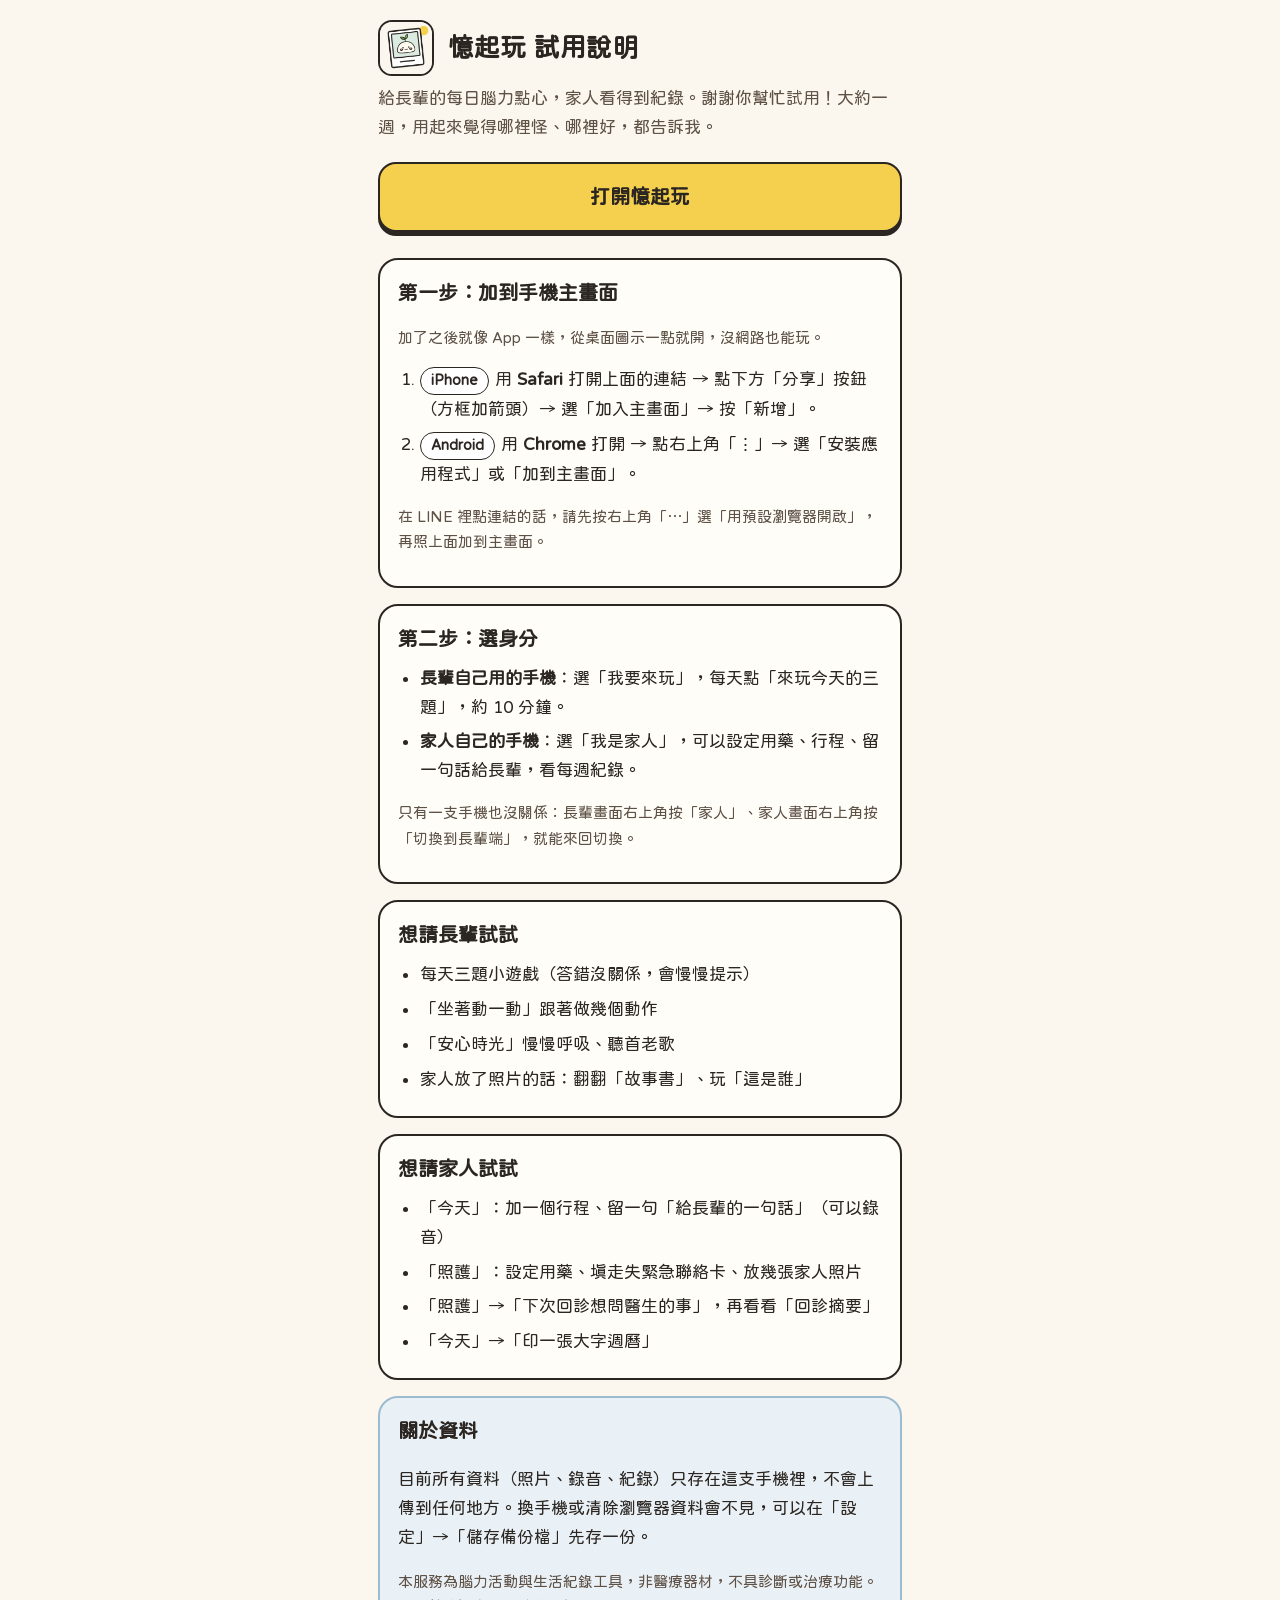
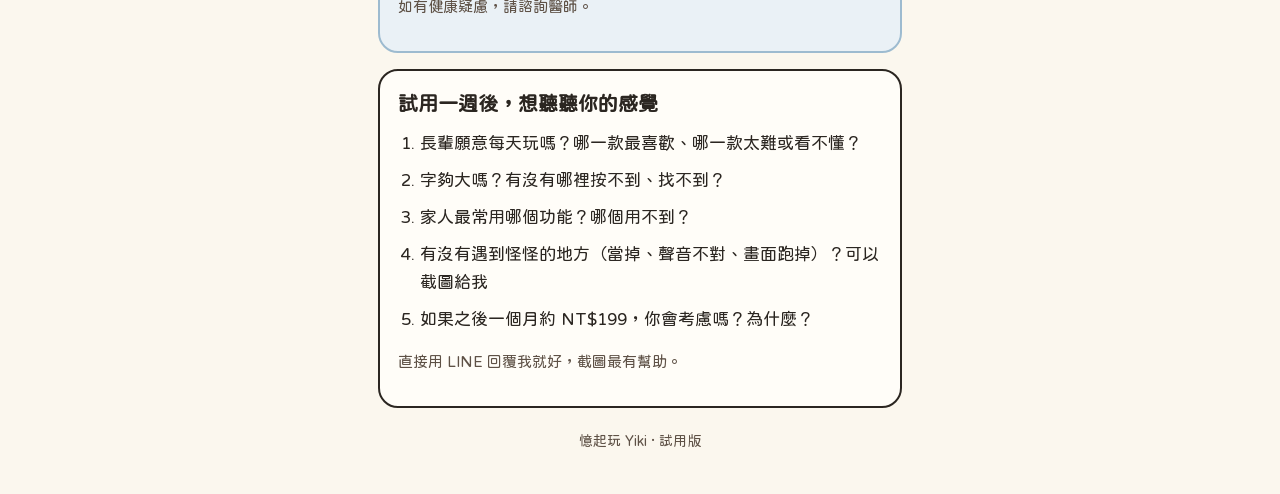
==== commit 59571328: "v2.40.0 新 Logo：拍立得裡的小芽 Co-Authored-By: Claude Opus 5.5 <noreply@anthropic.com> Claude-Session: https" ====
--- a/guide.html
+++ b/guide.html
@@ -5,7 +5,8 @@
 <meta name="viewport" content="width=device-width, initial-scale=1, viewport-fit=cover">
 <title>憶起玩 試用說明</title>
 <meta name="theme-color" content="#FBF7EE">
-<link rel="icon" href="icons/icon-192.png">
+<link rel="icon" type="image/svg+xml" href="icons/icon.svg">
+<link rel="apple-touch-icon" href="icons/apple-touch-icon.png">
 <link rel="stylesheet" href="fonts/zh-TW.css">
 <style>
 :root{--ink:#2B2621;--ink2:#5E5146;--line:#D9CFC0;--paper:#FBF7EE;--card:#FFFDF8;--sun:#F5D04E;--sky:#EAF1F6;--coral:#B03C28}
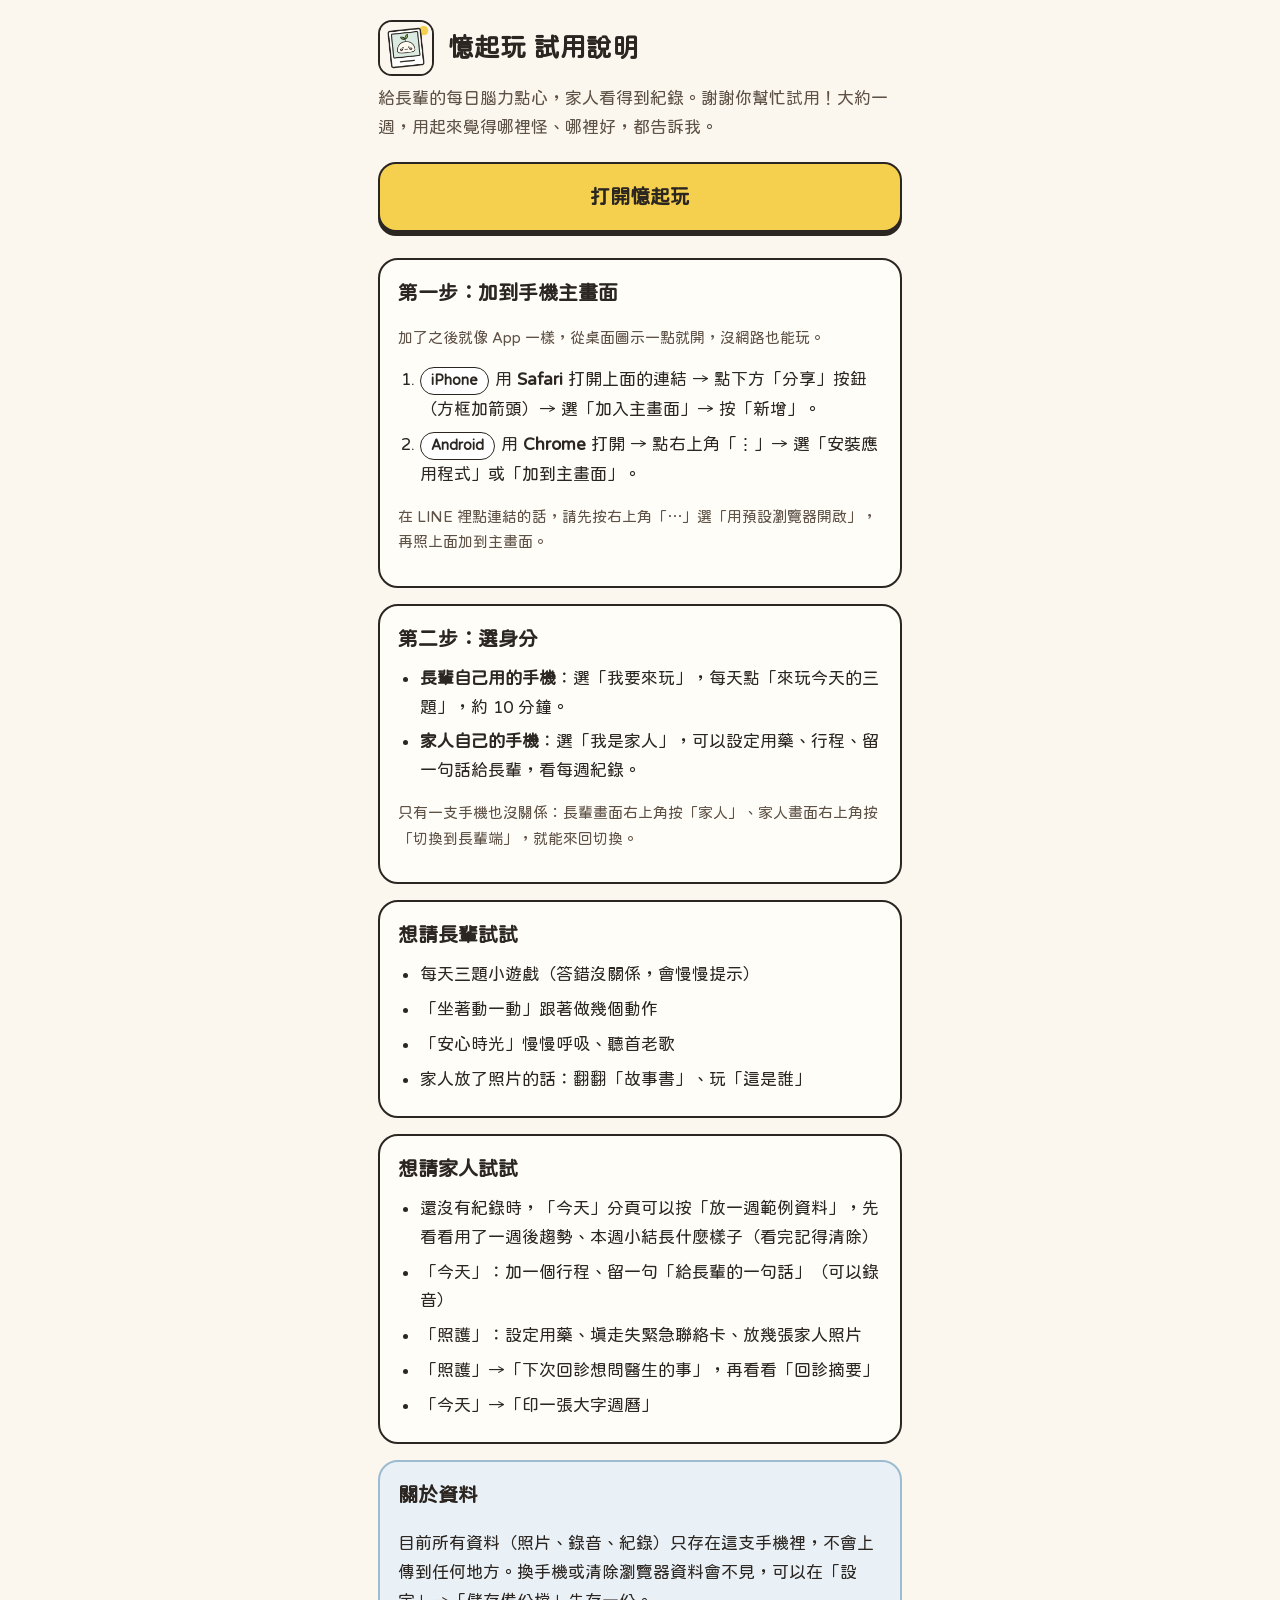
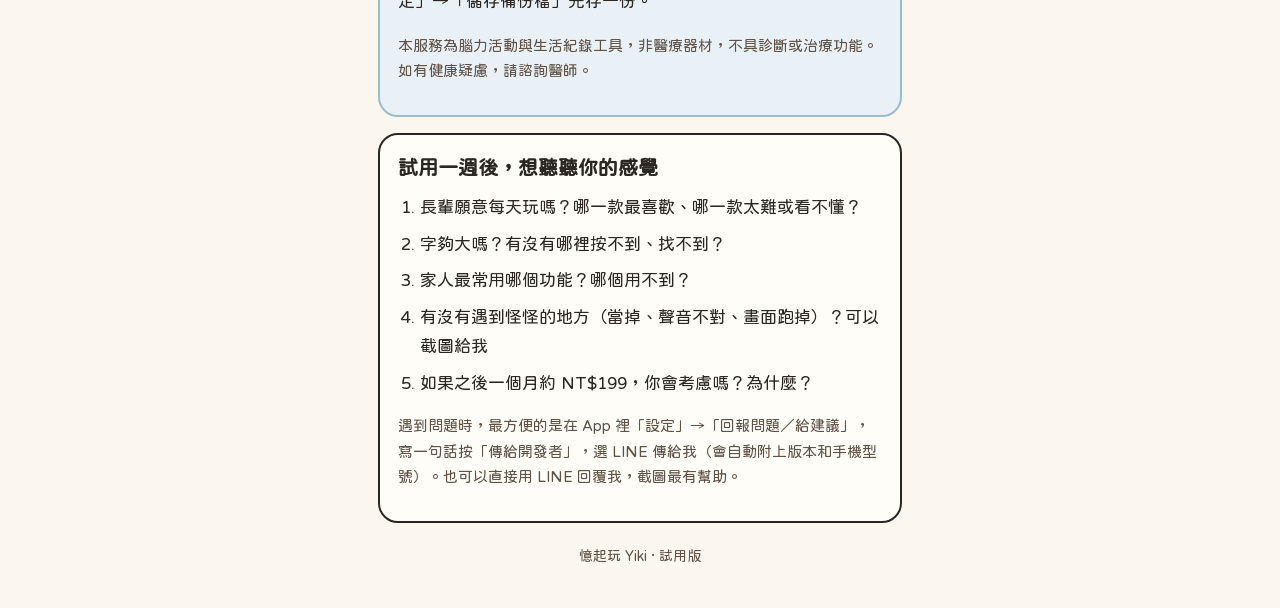
==== commit e61039fe: "v2.41.0 試用工具：App 內回報問題、一週範例資料 Co-Authored-By: Claude Opus 5.5 <noreply@anthropic.com> Claude-Session" ====
--- a/guide.html
+++ b/guide.html
@@ -70,6 +70,7 @@
   <section>
     <h2>想請家人試試</h2>
     <ul>
+      <li>還沒有紀錄時，「今天」分頁可以按「放一週範例資料」，先看看用了一週後趨勢、本週小結長什麼樣子（看完記得清除）</li>
       <li>「今天」：加一個行程、留一句「給長輩的一句話」（可以錄音）</li>
       <li>「照護」：設定用藥、填走失緊急聯絡卡、放幾張家人照片</li>
       <li>「照護」→「下次回診想問醫生的事」，再看看「回診摘要」</li>
@@ -92,7 +93,7 @@
       <li>有沒有遇到怪怪的地方（當掉、聲音不對、畫面跑掉）？可以截圖給我</li>
       <li>如果之後一個月約 NT$199，你會考慮嗎？為什麼？</li>
     </ol>
-    <p class="small">直接用 LINE 回覆我就好，截圖最有幫助。</p>
+    <p class="small">遇到問題時，最方便的是在 App 裡「設定」→「回報問題／給建議」，寫一句話按「傳給開發者」，選 LINE 傳給我（會自動附上版本和手機型號）。也可以直接用 LINE 回覆我，截圖最有幫助。</p>
   </section>
 
   <footer>憶起玩 Yiki · 試用版</footer>
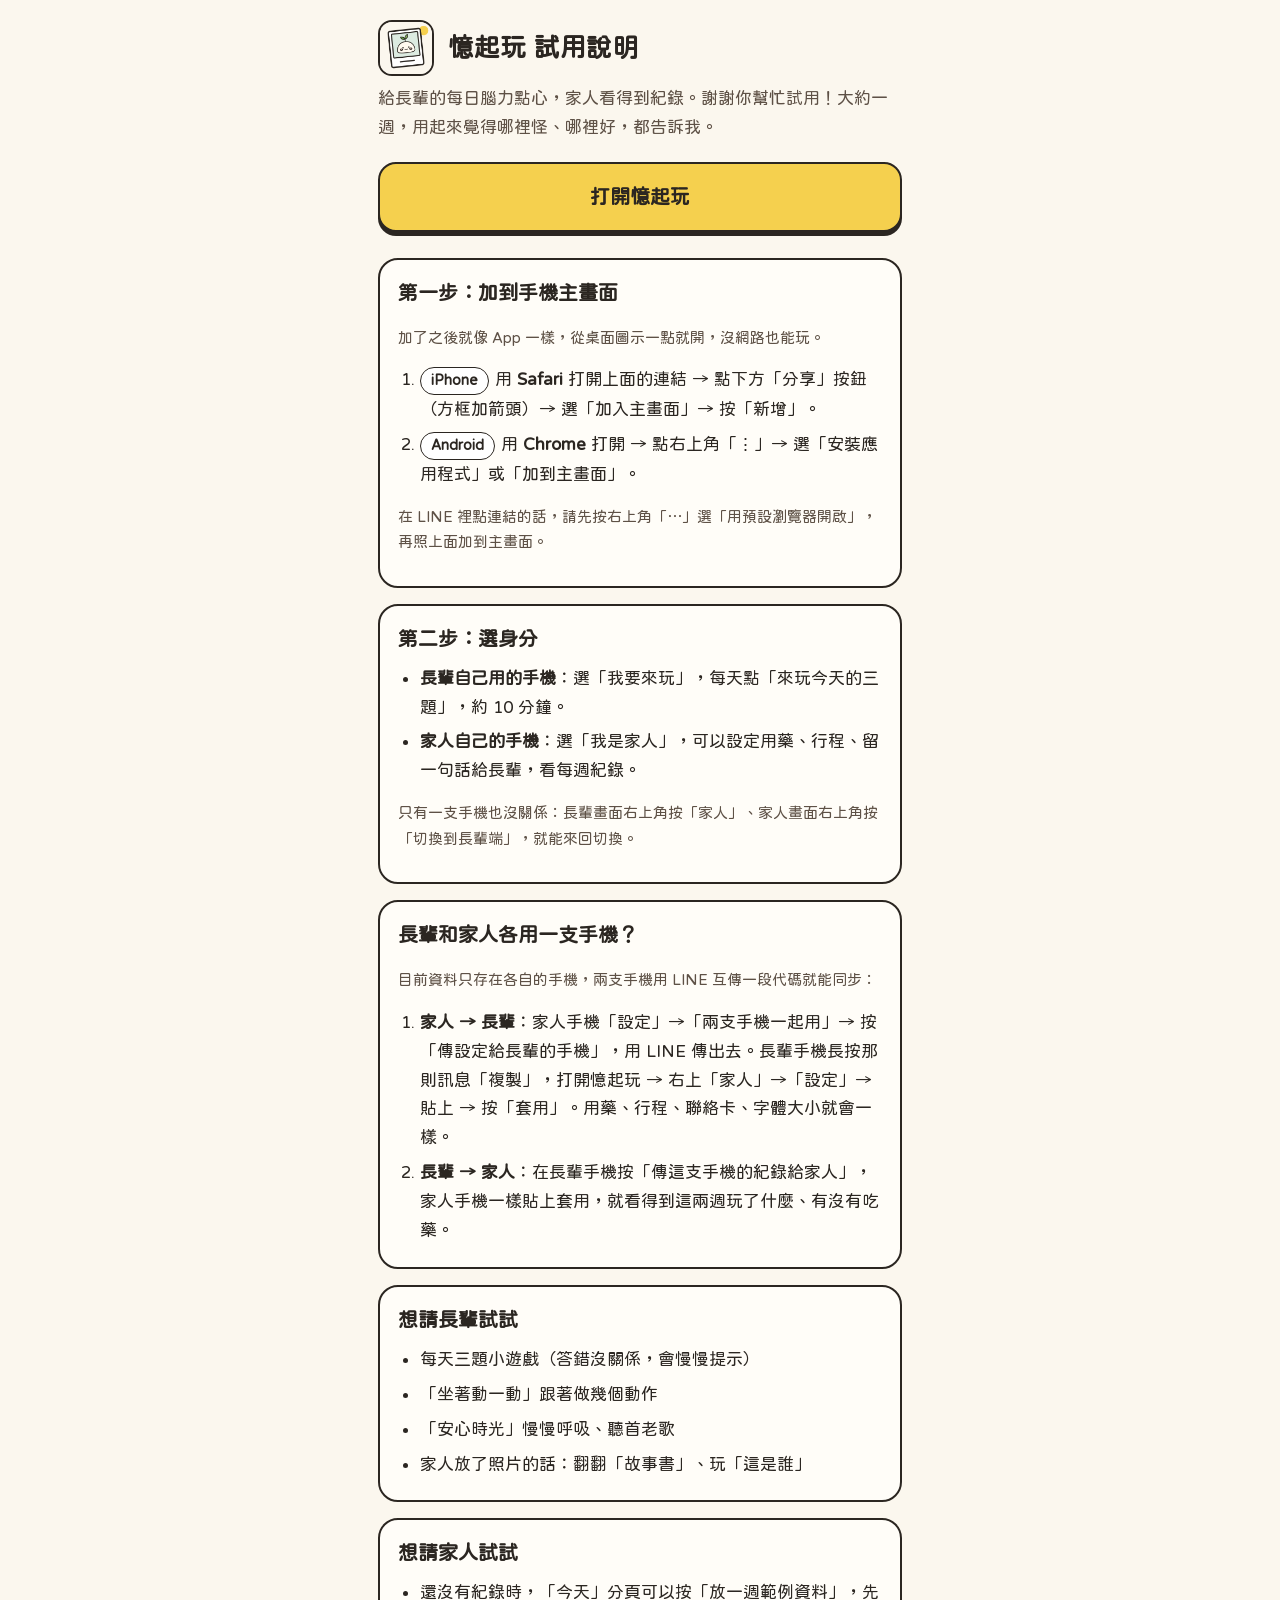
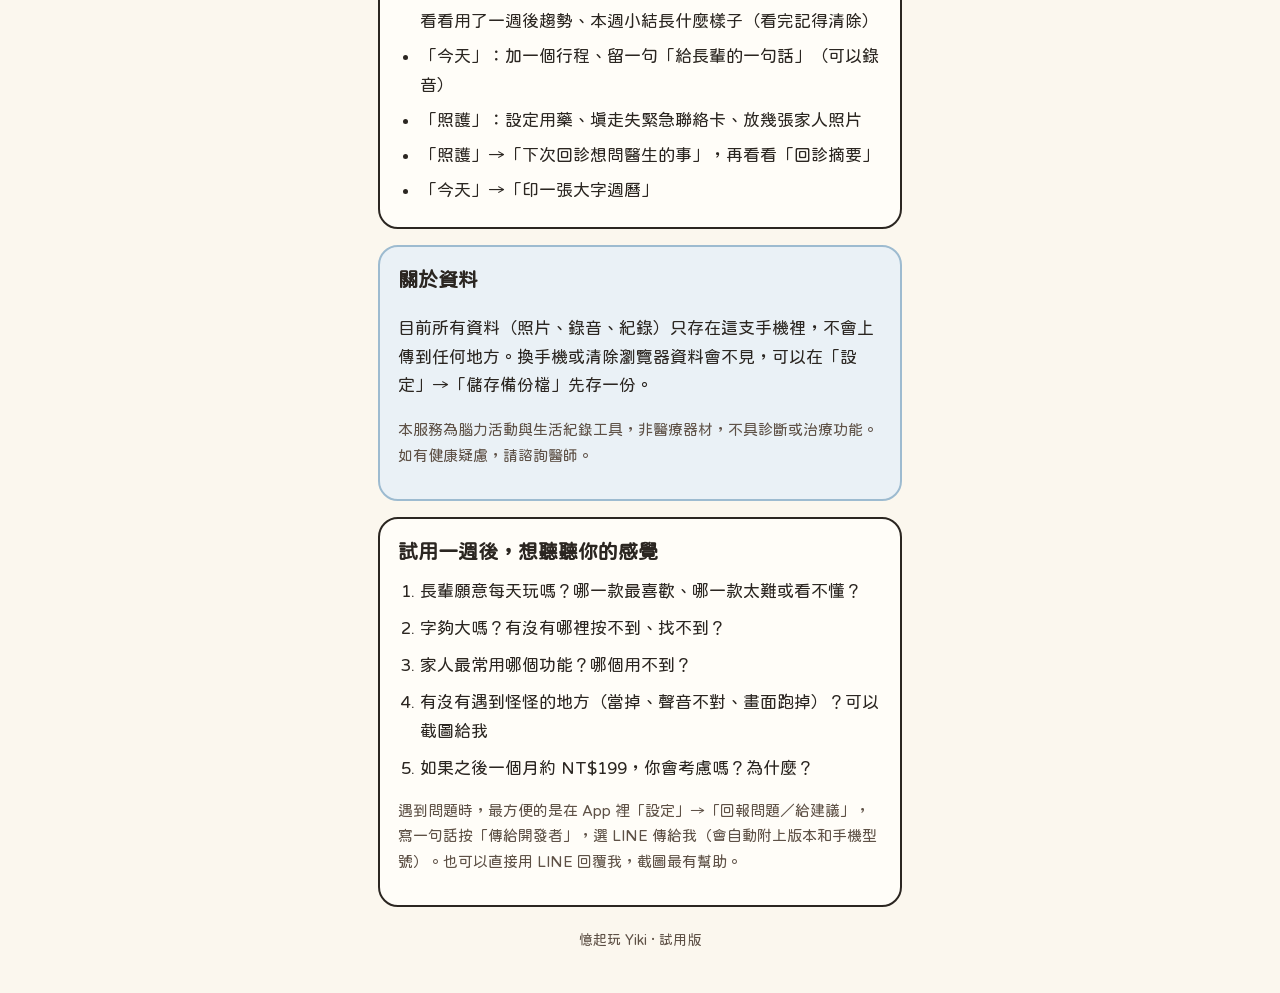
==== commit 3d58f075: "v2.42.0 兩支手機一起用：LINE 互傳設定碼與紀錄碼 Co-Authored-By: Claude Opus 5.5 <noreply@anthropic.com> Claude-Sessio" ====
--- a/guide.html
+++ b/guide.html
@@ -58,6 +58,15 @@
   </section>
 
   <section>
+    <h2>長輩和家人各用一支手機？</h2>
+    <p class="small">目前資料只存在各自的手機，兩支手機用 LINE 互傳一段代碼就能同步：</p>
+    <ol>
+      <li><b>家人 → 長輩</b>：家人手機「設定」→「兩支手機一起用」→ 按「傳設定給長輩的手機」，用 LINE 傳出去。長輩手機長按那則訊息「複製」，打開憶起玩 → 右上「家人」→「設定」→ 貼上 → 按「套用」。用藥、行程、聯絡卡、字體大小就會一樣。</li>
+      <li><b>長輩 → 家人</b>：在長輩手機按「傳這支手機的紀錄給家人」，家人手機一樣貼上套用，就看得到這兩週玩了什麼、有沒有吃藥。</li>
+    </ol>
+  </section>
+
+  <section>
     <h2>想請長輩試試</h2>
     <ul>
       <li>每天三題小遊戲（答錯沒關係，會慢慢提示）</li>
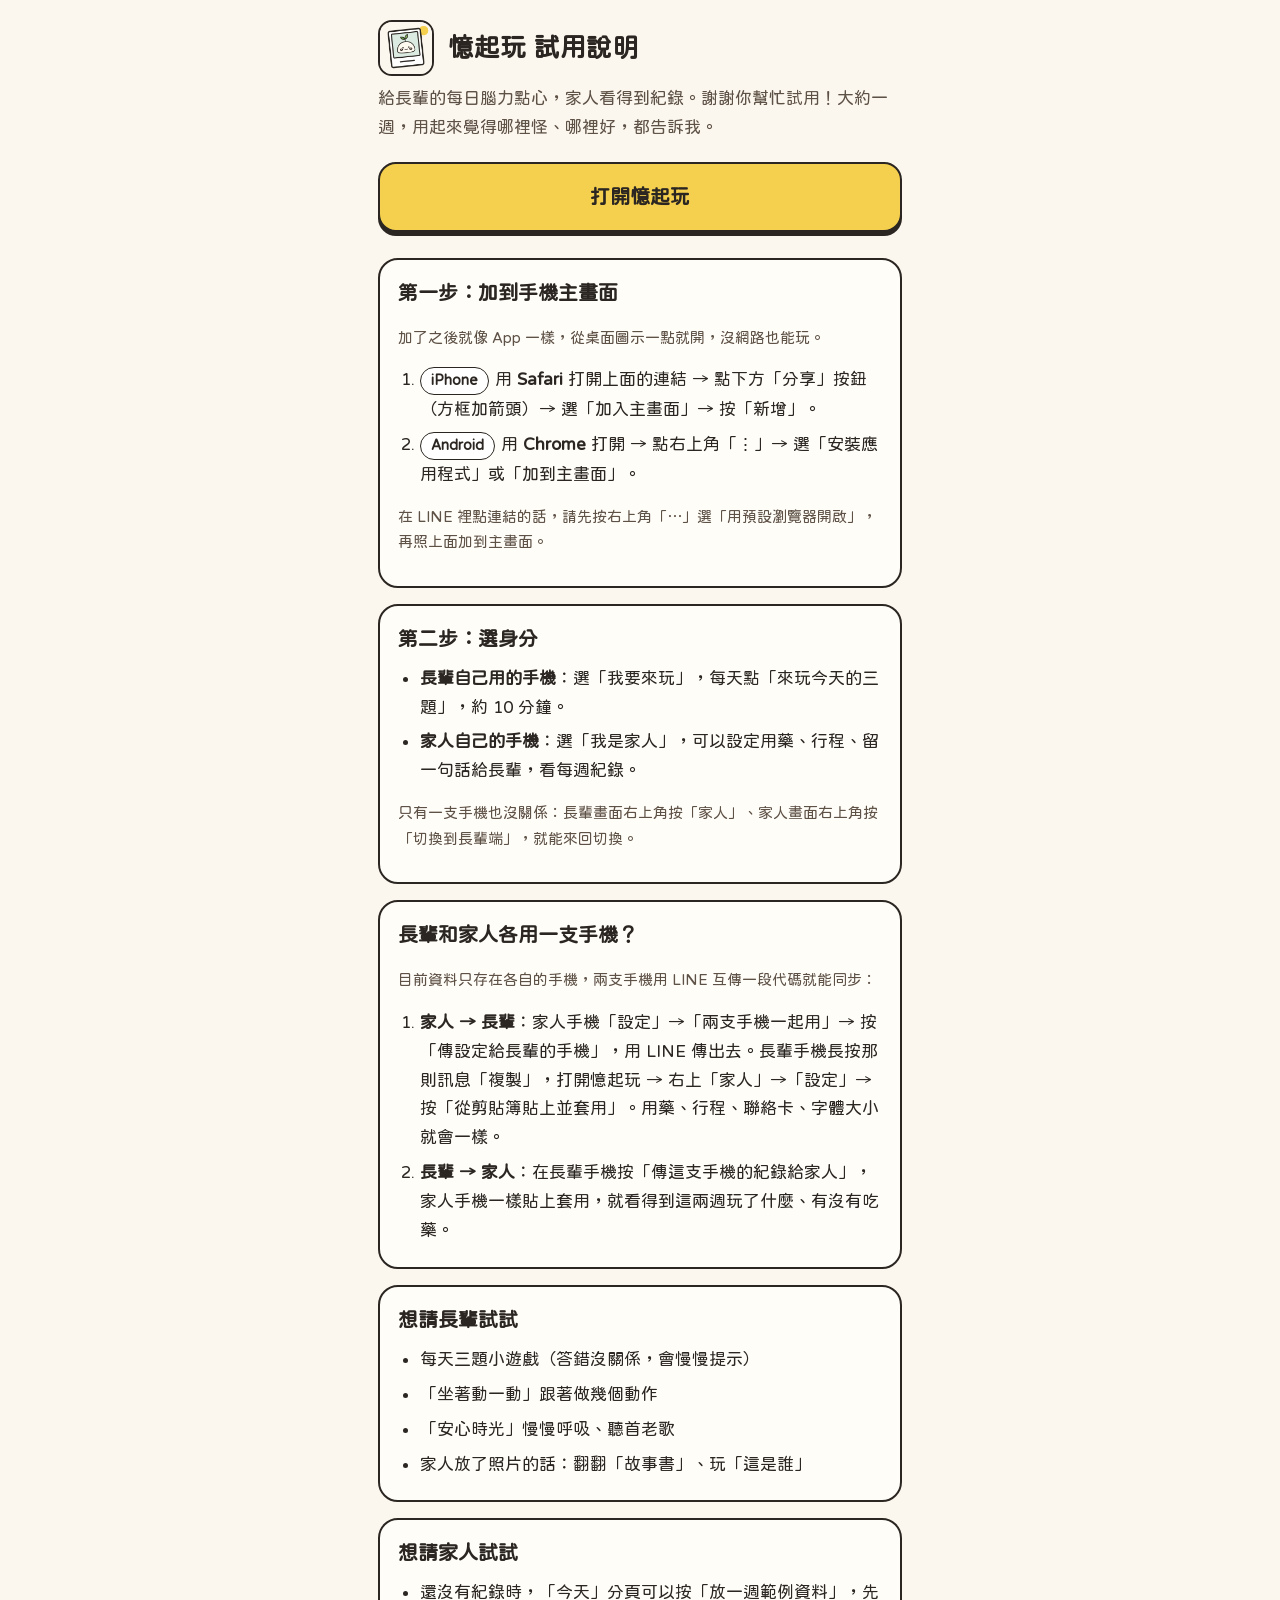
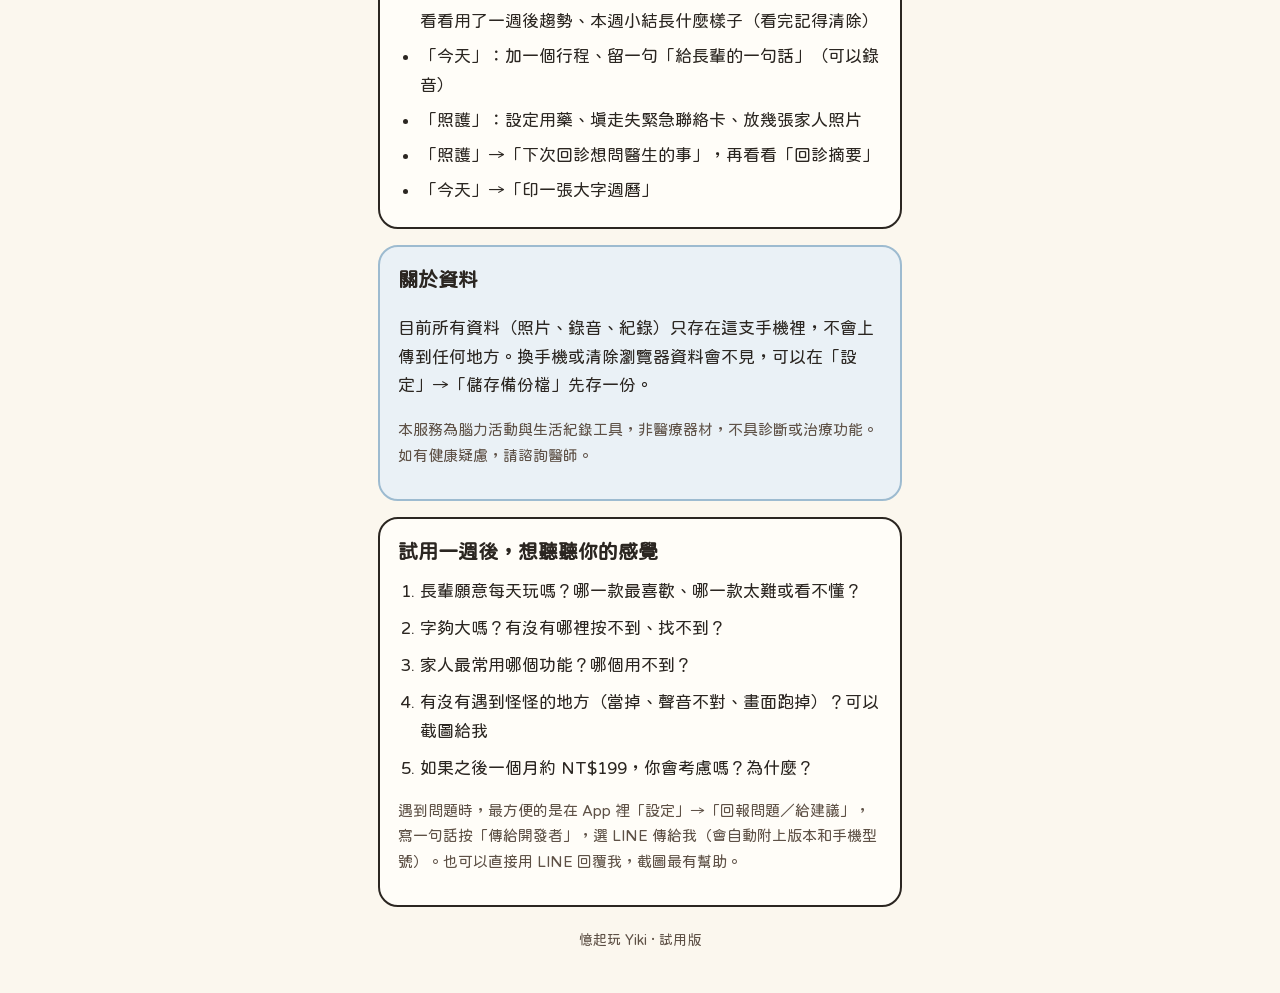
==== commit c8af2083: "v2.43.0: demo cleanup fix, one-tap paste sync, shorter first screen, en-US quote fix Co-Authored-By:" ====
--- a/guide.html
+++ b/guide.html
@@ -61,7 +61,7 @@
     <h2>長輩和家人各用一支手機？</h2>
     <p class="small">目前資料只存在各自的手機，兩支手機用 LINE 互傳一段代碼就能同步：</p>
     <ol>
-      <li><b>家人 → 長輩</b>：家人手機「設定」→「兩支手機一起用」→ 按「傳設定給長輩的手機」，用 LINE 傳出去。長輩手機長按那則訊息「複製」，打開憶起玩 → 右上「家人」→「設定」→ 貼上 → 按「套用」。用藥、行程、聯絡卡、字體大小就會一樣。</li>
+      <li><b>家人 → 長輩</b>：家人手機「設定」→「兩支手機一起用」→ 按「傳設定給長輩的手機」，用 LINE 傳出去。長輩手機長按那則訊息「複製」，打開憶起玩 → 右上「家人」→「設定」→ 按「從剪貼簿貼上並套用」。用藥、行程、聯絡卡、字體大小就會一樣。</li>
       <li><b>長輩 → 家人</b>：在長輩手機按「傳這支手機的紀錄給家人」，家人手機一樣貼上套用，就看得到這兩週玩了什麼、有沒有吃藥。</li>
     </ol>
   </section>
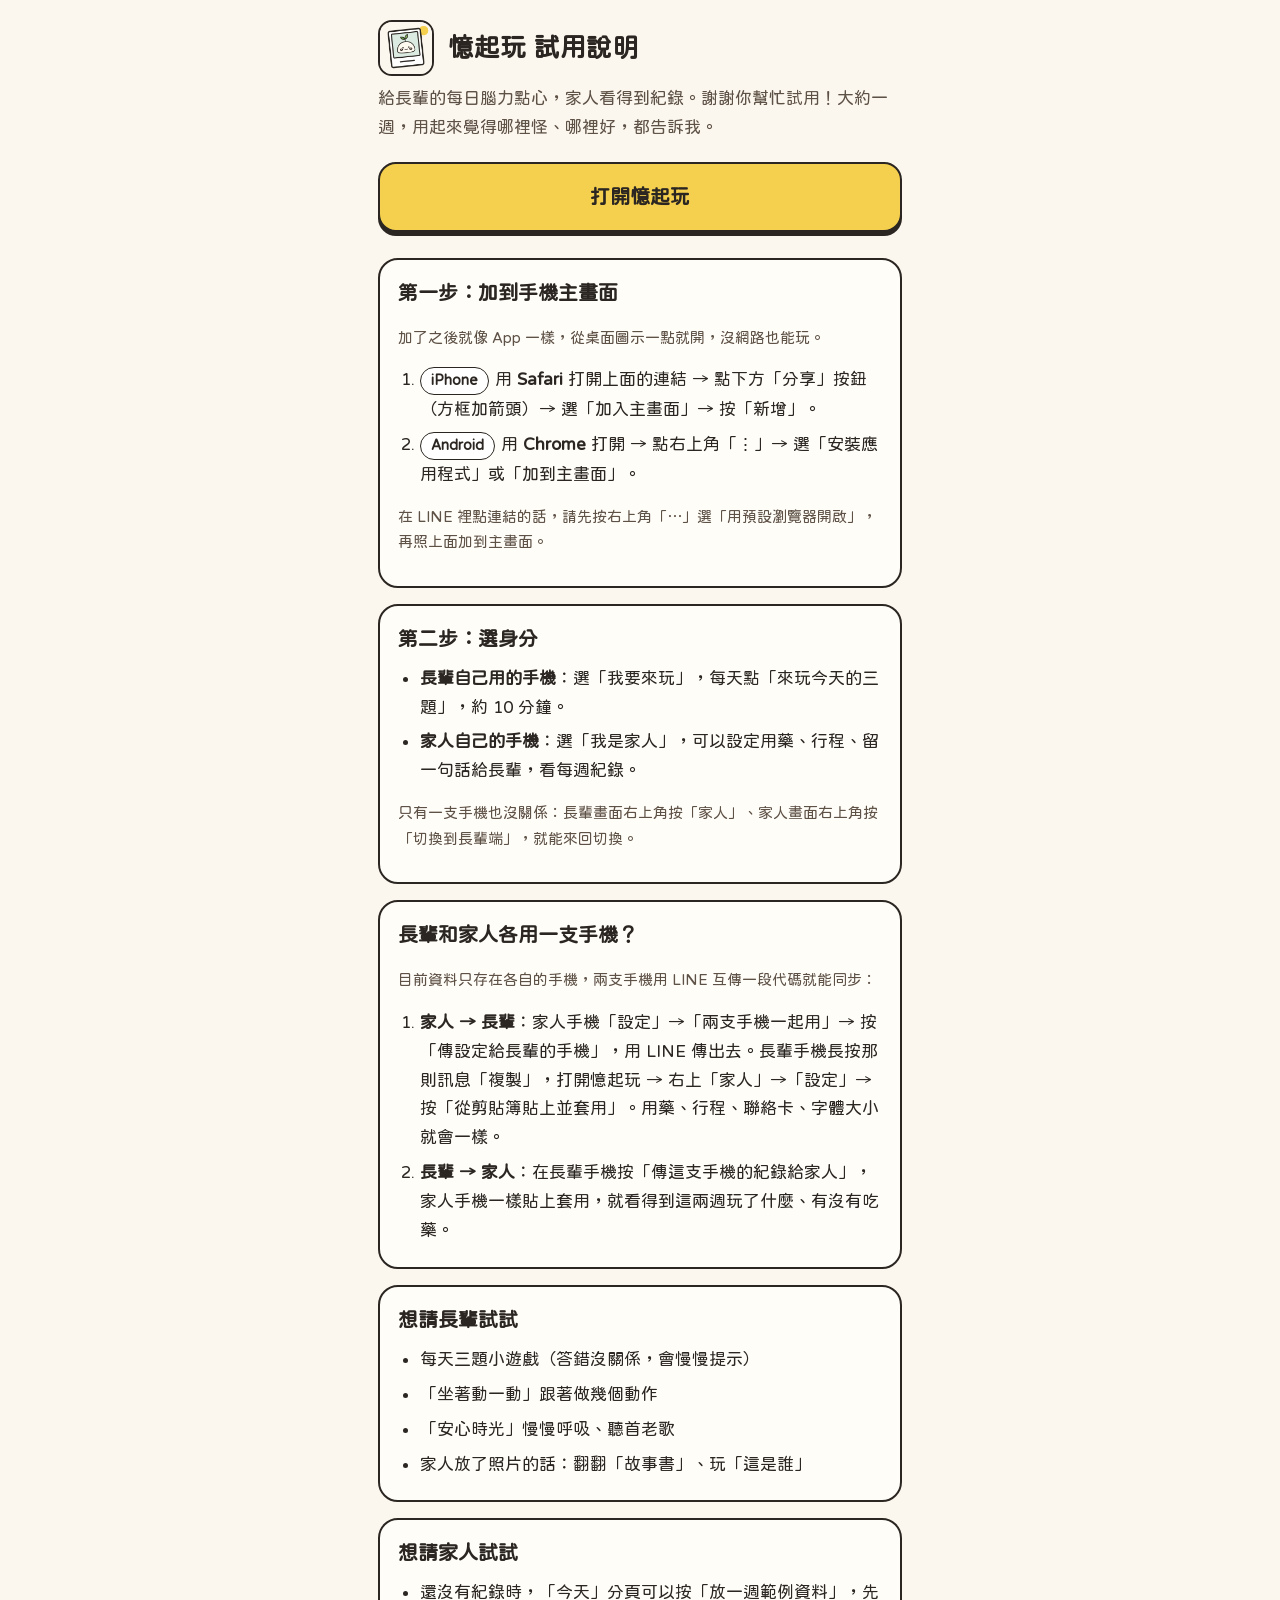
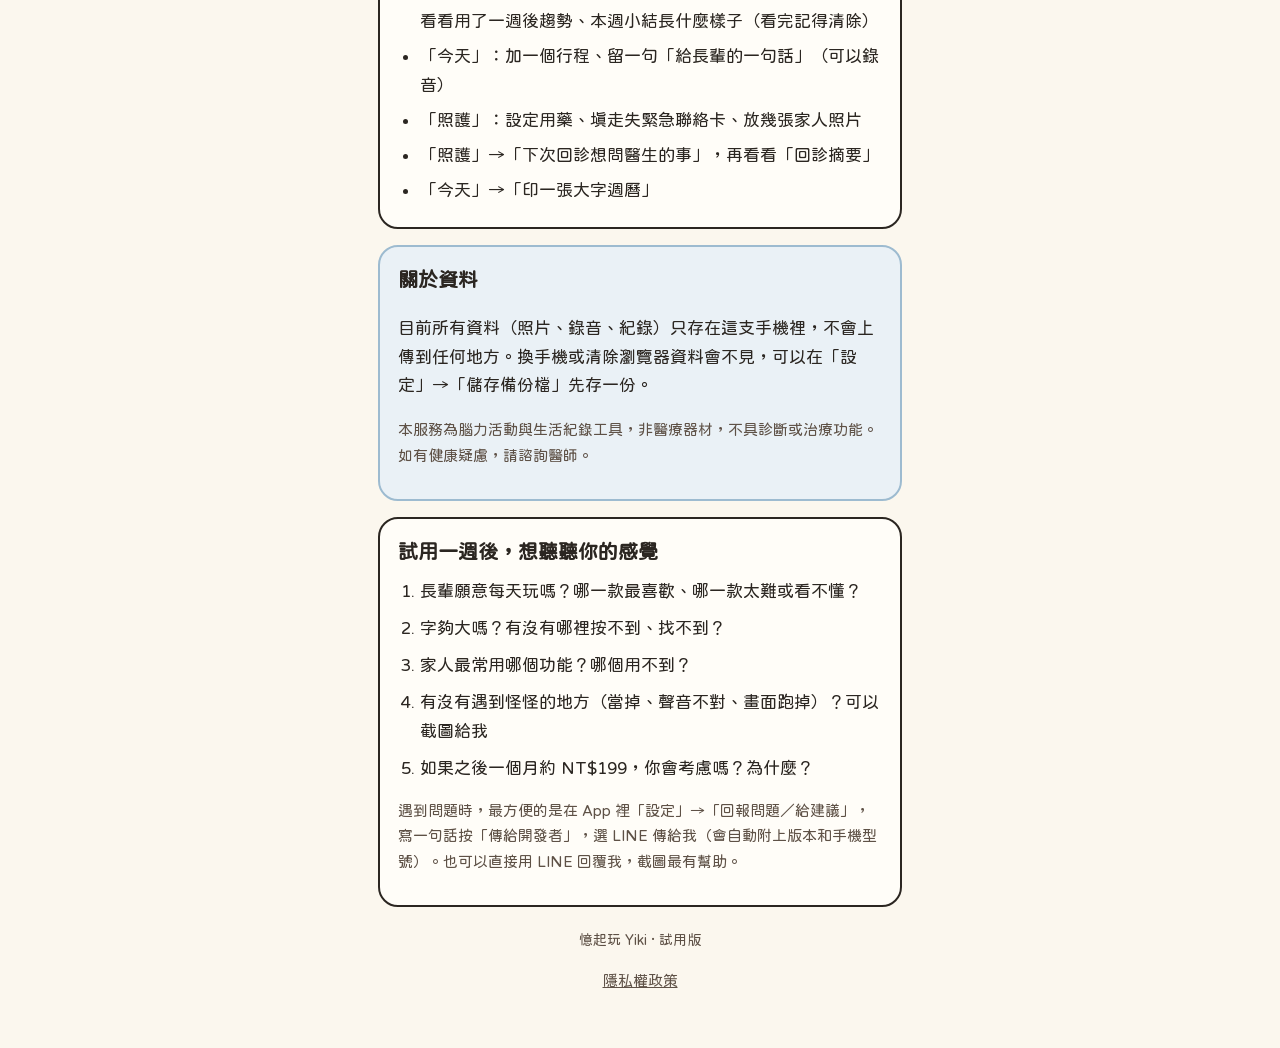
==== commit 0730d33f: "v2.46.0: photos and audio in IndexedDB, privacy policy page, plans and trial screen, medicine remind" ====
--- a/guide.html
+++ b/guide.html
@@ -106,6 +106,7 @@
   </section>
 
   <footer>憶起玩 Yiki · 試用版</footer>
+<p class="small" style="text-align:center"><a href="privacy.html" style="color:inherit">隱私權政策</a></p>
 </main>
 </body>
 </html>
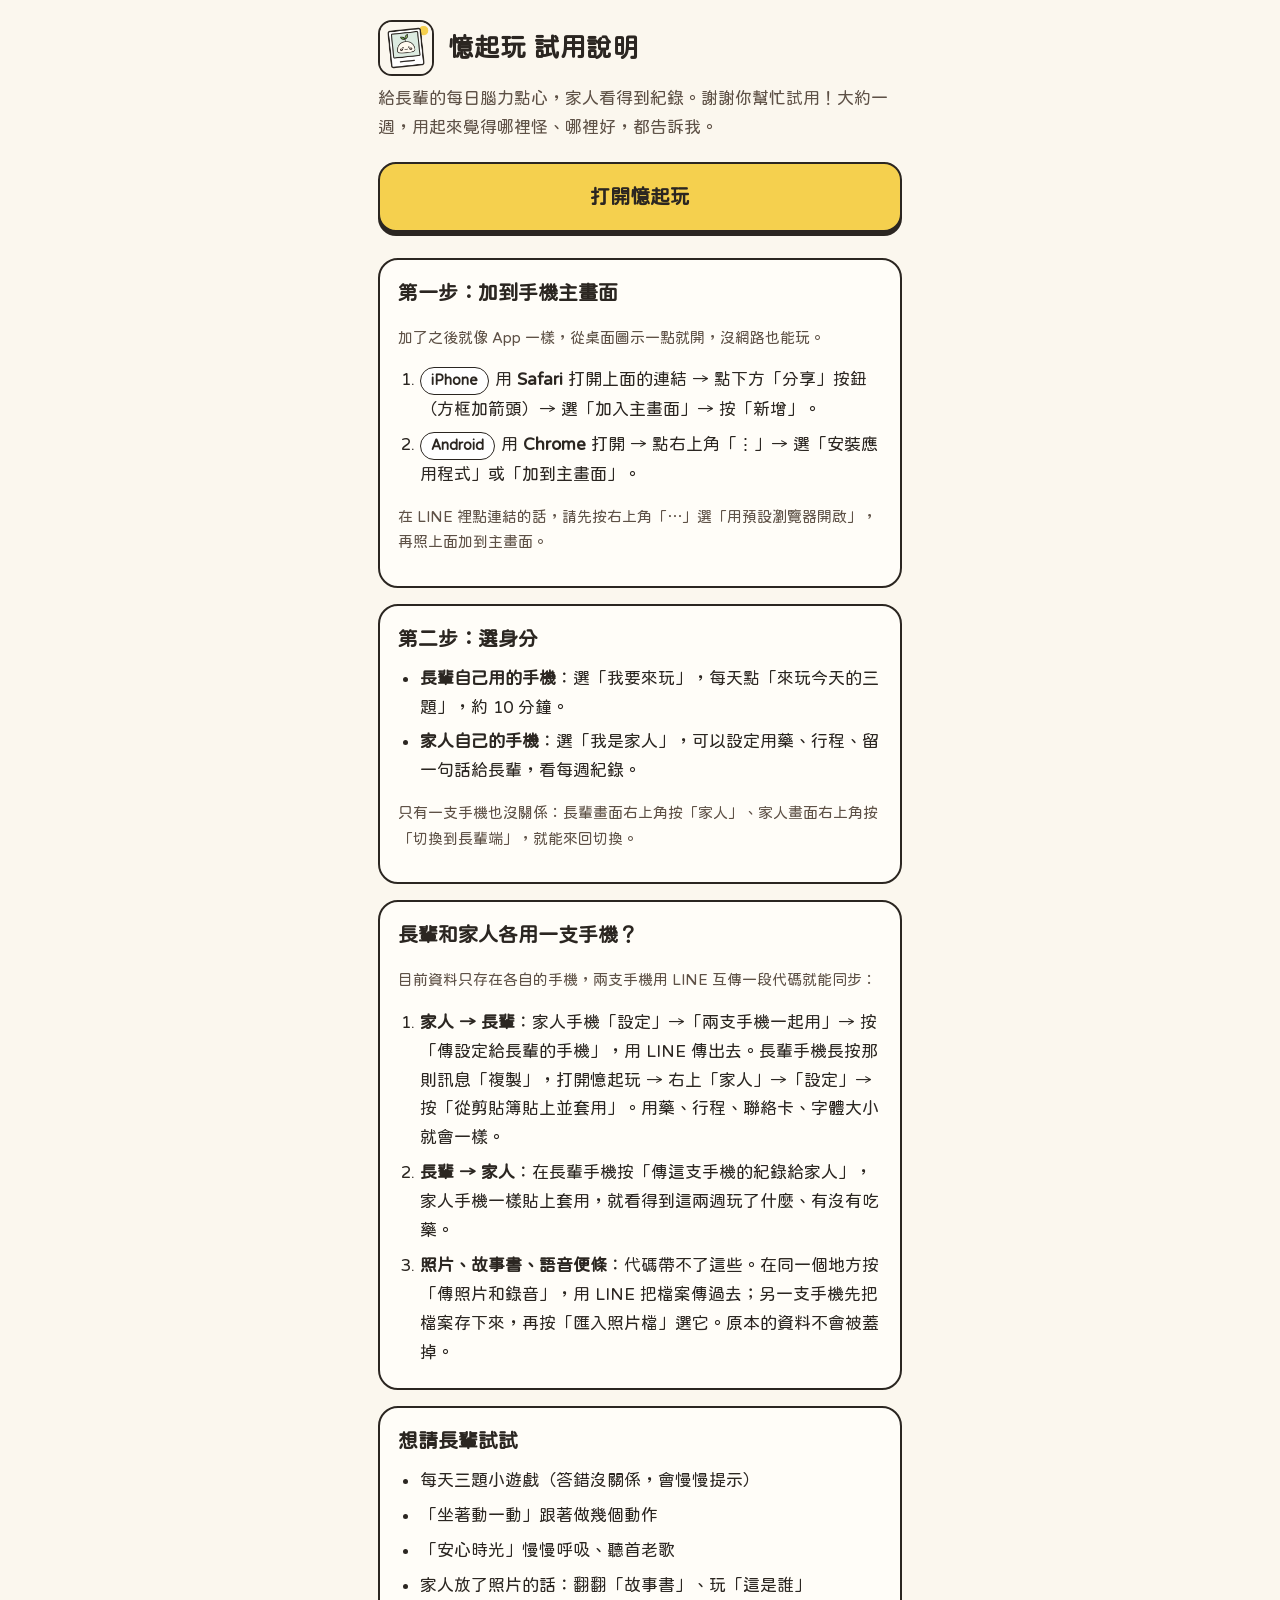
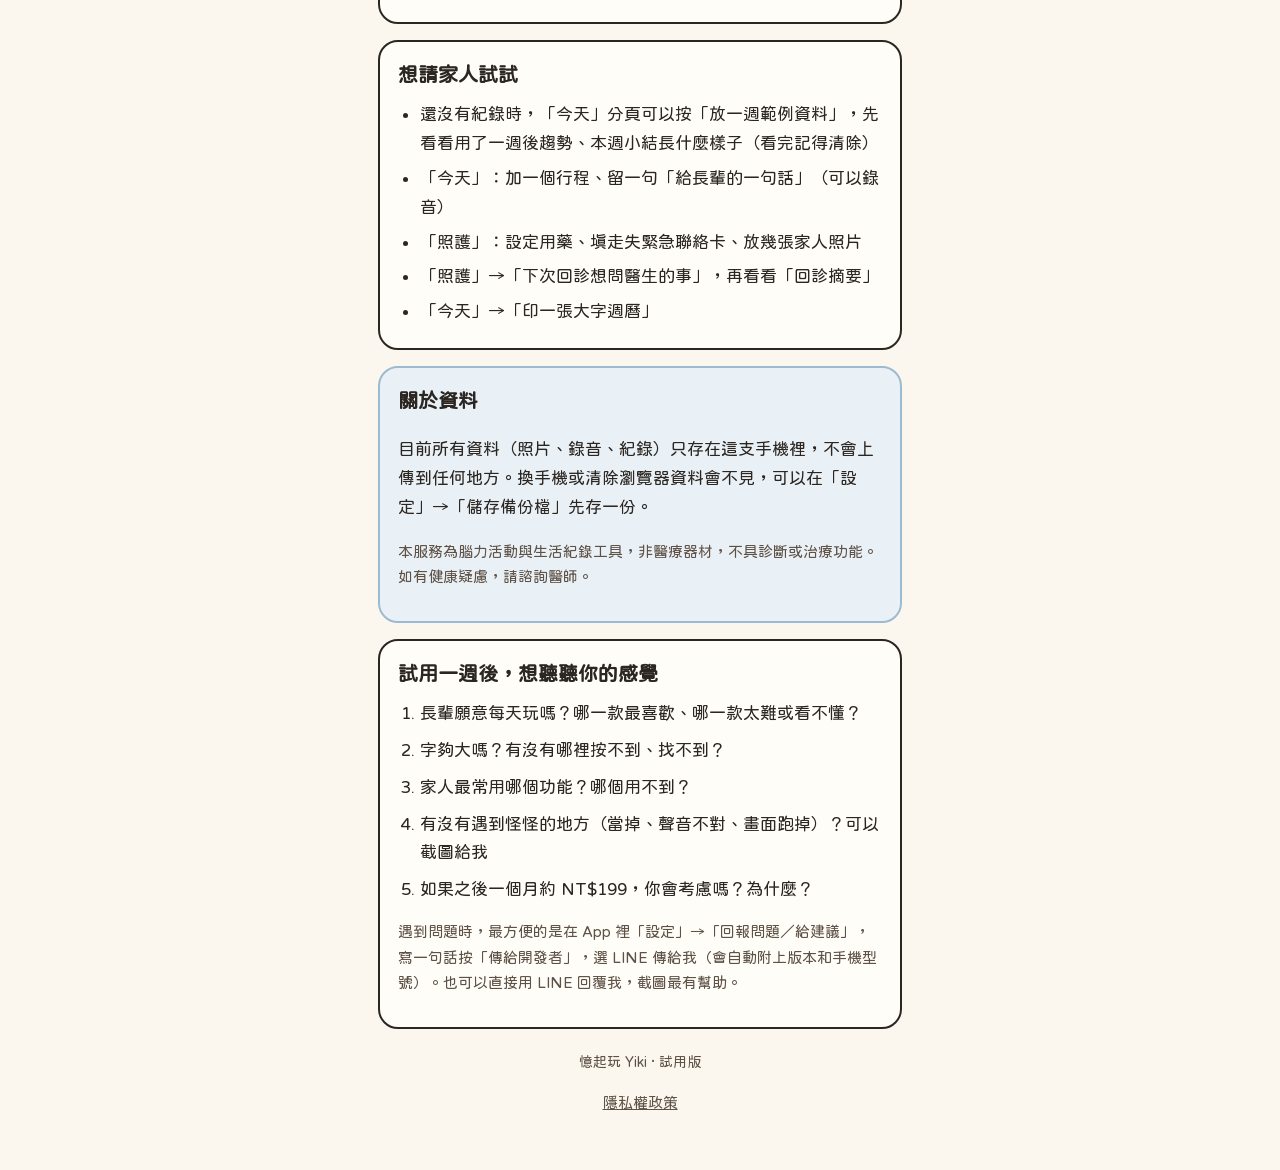
==== commit ec19cf16: "v2.49.0: send photos, story book and voice note to the other phone as a file (merge import) Co-Autho" ====
--- a/guide.html
+++ b/guide.html
@@ -63,6 +63,7 @@
     <ol>
       <li><b>家人 → 長輩</b>：家人手機「設定」→「兩支手機一起用」→ 按「傳設定給長輩的手機」，用 LINE 傳出去。長輩手機長按那則訊息「複製」，打開憶起玩 → 右上「家人」→「設定」→ 按「從剪貼簿貼上並套用」。用藥、行程、聯絡卡、字體大小就會一樣。</li>
       <li><b>長輩 → 家人</b>：在長輩手機按「傳這支手機的紀錄給家人」，家人手機一樣貼上套用，就看得到這兩週玩了什麼、有沒有吃藥。</li>
+      <li><b>照片、故事書、語音便條</b>：代碼帶不了這些。在同一個地方按「傳照片和錄音」，用 LINE 把檔案傳過去；另一支手機先把檔案存下來，再按「匯入照片檔」選它。原本的資料不會被蓋掉。</li>
     </ol>
   </section>
 
